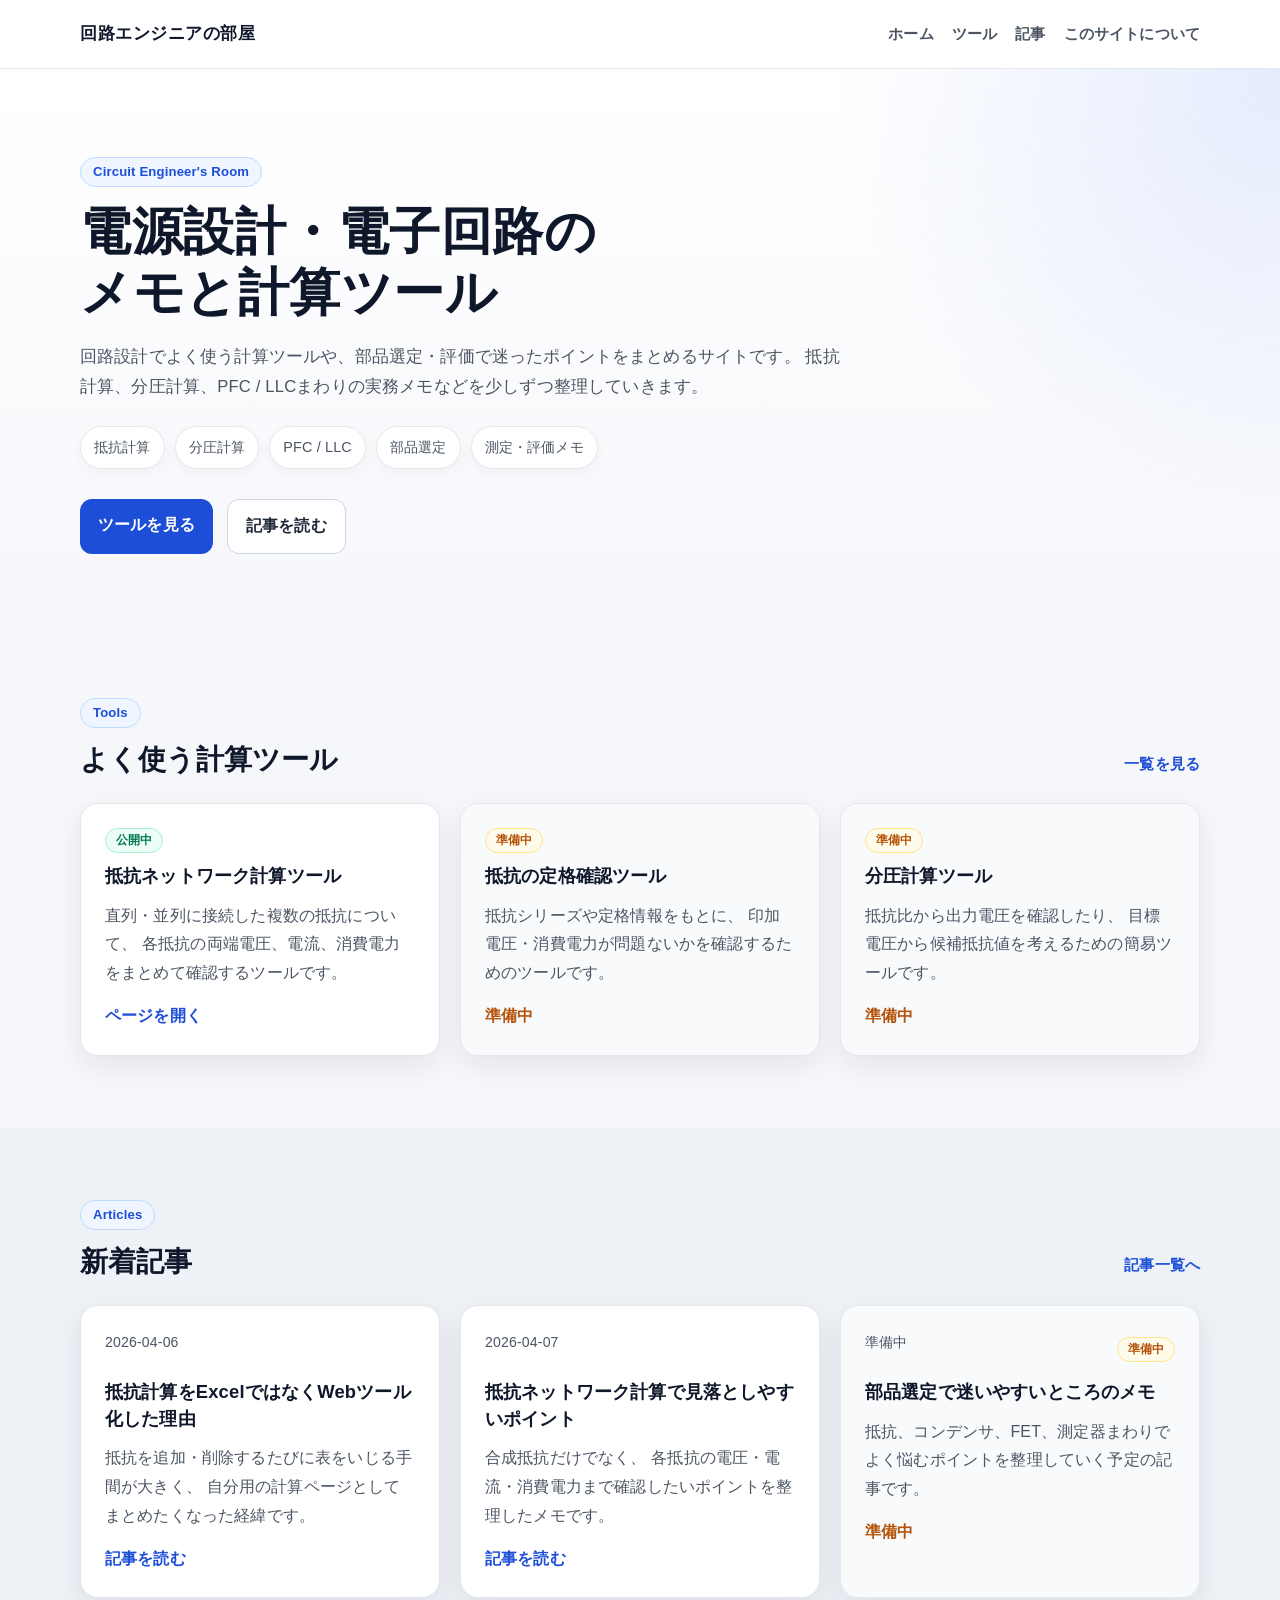
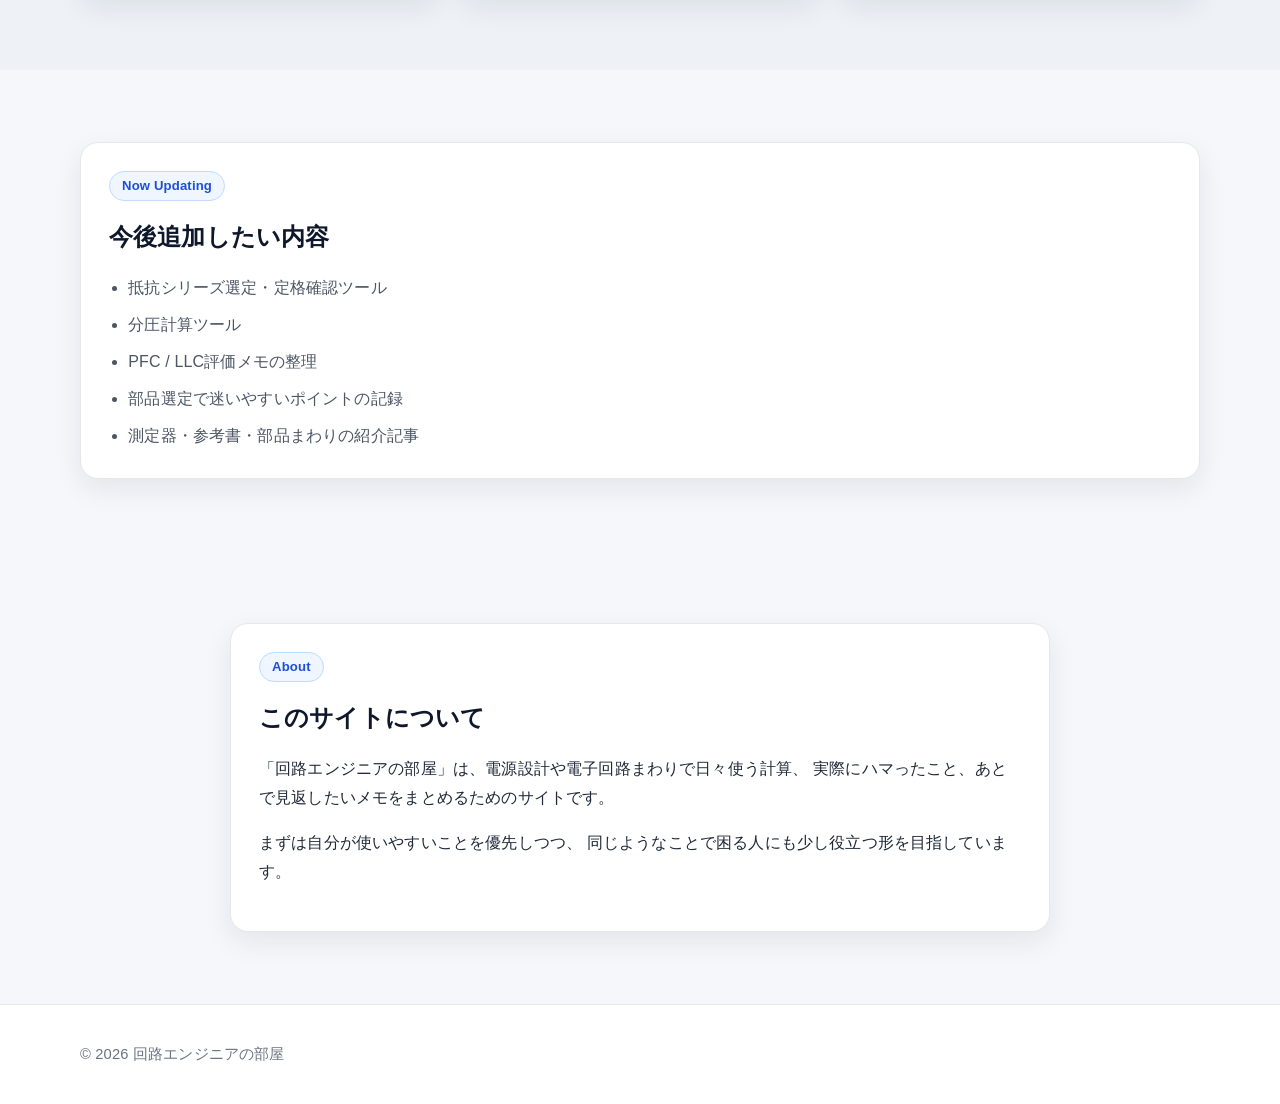
==== index.html @ a0807e19 "サイトをリニューアル" ====
<!DOCTYPE html>
<html lang="ja">
<head>
  <meta charset="UTF-8">
  <meta name="viewport" content="width=device-width, initial-scale=1.0">
  <title>回路エンジニアの部屋</title>
  <meta name="description" content="電源設計・電子回路に役立つ計算ツールや実務メモをまとめる個人サイト。抵抗計算、分圧、部品選定、PFC・LLC評価メモなどを整理。">
  <link rel="stylesheet" href="./style.css">
</head>
<body>
  <header class="site-header" id="siteHeader">
    <div class="container header-inner">
      <a class="logo" href="./index.html">回路エンジニアの部屋</a>

      <nav class="nav" aria-label="グローバルナビゲーション">
        <a href="./index.html">ホーム</a>
        <a href="./tools.html">ツール</a>
        <a href="./articles.html">記事</a>
        <a href="#about">このサイトについて</a>
      </nav>
    </div>
  </header>

  <main>
    <section class="hero">
      <div class="container">
        <p class="hero-label">Circuit Engineer's Room</p>
        <h1>
          電源設計・電子回路の<br>
          メモと計算ツール
        </h1>
        <p class="hero-text">
          回路設計でよく使う計算ツールや、部品選定・評価で迷ったポイントをまとめるサイトです。
          抵抗計算、分圧計算、PFC / LLCまわりの実務メモなどを少しずつ整理していきます。
        </p>

        <div class="hero-tags" aria-label="サイト内容">
          <span>抵抗計算</span>
          <span>分圧計算</span>
          <span>PFC / LLC</span>
          <span>部品選定</span>
          <span>測定・評価メモ</span>
        </div>

        <div class="hero-buttons">
          <a class="button primary" href="./tools.html">ツールを見る</a>
          <a class="button secondary" href="./articles.html">記事を読む</a>
        </div>
      </div>
    </section>

    <section class="section">
      <div class="container">
        <div class="section-head">
          <div>
            <p class="section-kicker">Tools</p>
            <h2>よく使う計算ツール</h2>
          </div>
          <a class="text-link" href="./tools.html">一覧を見る</a>
        </div>

        <div class="card-grid">
          <article class="card">
            <div class="card-top">
              <span class="status-badge live">公開中</span>
            </div>
            <h3>抵抗ネットワーク計算ツール</h3>
            <p>
              直列・並列に接続した複数の抵抗について、
              各抵抗の両端電圧、電流、消費電力をまとめて確認するツールです。
            </p>
            <a class="card-link" href="./tool-resistor.html">ページを開く</a>
          </article>

          <article class="card is-coming">
            <div class="card-top">
              <span class="status-badge coming">準備中</span>
            </div>
            <h3>抵抗の定格確認ツール</h3>
            <p>
              抵抗シリーズや定格情報をもとに、
              印加電圧・消費電力が問題ないかを確認するためのツールです。
            </p>
            <a class="card-link is-disabled" href="./tools.html" data-coming-soon="true">準備中</a>
          </article>

          <article class="card is-coming">
            <div class="card-top">
              <span class="status-badge coming">準備中</span>
            </div>
            <h3>分圧計算ツール</h3>
            <p>
              抵抗比から出力電圧を確認したり、
              目標電圧から候補抵抗値を考えるための簡易ツールです。
            </p>
            <a class="card-link is-disabled" href="./tools.html" data-coming-soon="true">準備中</a>
          </article>
        </div>
      </div>
    </section>

    <section class="section alt">
      <div class="container">
        <div class="section-head">
          <div>
            <p class="section-kicker">Articles</p>
            <h2>新着記事</h2>
          </div>
          <a class="text-link" href="./articles.html">記事一覧へ</a>
        </div>

        <div class="card-grid">
          <article class="card">
            <div class="card-top">
              <p class="meta">2026-04-06</p>
            </div>
            <h3>抵抗計算をExcelではなくWebツール化した理由</h3>
            <p>
              抵抗を追加・削除するたびに表をいじる手間が大きく、
              自分用の計算ページとしてまとめたくなった経緯です。
            </p>
            <a class="card-link" href="./article-001.html">記事を読む</a>
          </article>

          <article class="card">
            <div class="card-top">
              <p class="meta">2026-04-07</p>
            </div>
            <h3>抵抗ネットワーク計算で見落としやすいポイント</h3>
            <p>
              合成抵抗だけでなく、
              各抵抗の電圧・電流・消費電力まで確認したいポイントを整理したメモです。
            </p>
            <a class="card-link" href="./article-002.html">記事を読む</a>
          </article>

          <article class="card is-coming">
            <div class="card-top">
              <p class="meta">準備中</p>
              <span class="status-badge coming">準備中</span>
            </div>
            <h3>部品選定で迷いやすいところのメモ</h3>
            <p>
              抵抗、コンデンサ、FET、測定器まわりで
              よく悩むポイントを整理していく予定の記事です。
            </p>
            <a class="card-link is-disabled" href="./articles.html" data-coming-soon="true">準備中</a>
          </article>
        </div>
      </div>
    </section>

    <section class="section">
      <div class="container">
        <div class="update-panel">
          <div>
            <p class="section-kicker">Now Updating</p>
            <h2>今後追加したい内容</h2>
          </div>
          <ul class="update-list">
            <li>抵抗シリーズ選定・定格確認ツール</li>
            <li>分圧計算ツール</li>
            <li>PFC / LLC評価メモの整理</li>
            <li>部品選定で迷いやすいポイントの記録</li>
            <li>測定器・参考書・部品まわりの紹介記事</li>
          </ul>
        </div>
      </div>
    </section>

    <section class="section" id="about">
      <div class="container narrow">
        <div class="about-box">
          <p class="section-kicker">About</p>
          <h2>このサイトについて</h2>
          <p>
            「回路エンジニアの部屋」は、電源設計や電子回路まわりで日々使う計算、
            実際にハマったこと、あとで見返したいメモをまとめるためのサイトです。
          </p>
          <p>
            まずは自分が使いやすいことを優先しつつ、
            同じようなことで困る人にも少し役立つ形を目指しています。
          </p>
        </div>
      </div>
    </section>
  </main>

  <footer class="site-footer">
    <div class="container footer-inner">
      <p>© <span id="currentYear"></span> 回路エンジニアの部屋</p>
    </div>
  </footer>

  <script src="./script.js"></script>
</body>
</html>
---- style.css ----
* {
  box-sizing: border-box;
}

html {
  scroll-behavior: smooth;
}

:root {
  --bg: #f6f7fb;
  --bg-soft: #eef2f7;
  --bg-card: #ffffff;
  --bg-card-weak: #f8fafc;
  --text: #1f2937;
  --text-soft: #4b5563;
  --text-muted: #6b7280;
  --line: #e5e7eb;
  --line-strong: #cbd5e1;
  --accent: #1d4ed8;
  --accent-soft: #2563eb;
  --accent-bg: #eff6ff;
  --success-bg: #ecfdf5;
  --success-text: #047857;
  --warn-bg: #fffbeb;
  --warn-text: #b45309;
  --danger: #dc2626;
  --shadow: 0 10px 28px rgba(15, 23, 42, 0.08);
}

body {
  margin: 0;
  font-family: "Yu Gothic UI", "Meiryo", sans-serif;
  background: var(--bg);
  color: var(--text);
  line-height: 1.8;
  letter-spacing: 0.01em;
}

a {
  color: inherit;
  text-decoration: none;
}

img {
  max-width: 100%;
  display: block;
}

.container {
  width: min(1120px, calc(100% - 32px));
  margin: 0 auto;
}

.narrow {
  width: min(820px, calc(100% - 32px));
  margin: 0 auto;
}

/* header */
.site-header {
  position: sticky;
  top: 0;
  z-index: 100;
  background: rgba(255, 255, 255, 0.92);
  border-bottom: 1px solid var(--line);
  backdrop-filter: blur(12px);
  transition: box-shadow 0.2s ease, border-color 0.2s ease;
}

.site-header.is-scrolled {
  border-bottom-color: var(--line-strong);
  box-shadow: 0 8px 24px rgba(15, 23, 42, 0.08);
}

.header-inner {
  min-height: 68px;
  display: flex;
  align-items: center;
  justify-content: space-between;
  gap: 16px;
}

.logo {
  font-weight: 800;
  font-size: 1.05rem;
  letter-spacing: 0.03em;
  color: #0f172a;
  white-space: nowrap;
}

.nav {
  display: flex;
  flex-wrap: wrap;
  gap: 18px;
}

.nav a {
  color: var(--text-soft);
  font-size: 0.95rem;
  font-weight: 700;
  transition: color 0.2s ease;
}

.nav a:hover {
  color: var(--accent);
}

/* hero */
.hero {
  padding: 88px 0 72px;
  background:
    radial-gradient(circle at top right, rgba(37, 99, 235, 0.12), transparent 32%),
    linear-gradient(180deg, #ffffff 0%, #f6f7fb 100%);
}

.hero-label,
.section-kicker {
  display: inline-block;
  margin: 0 0 14px;
  padding: 6px 12px;
  border: 1px solid #bfdbfe;
  border-radius: 999px;
  background: var(--accent-bg);
  color: var(--accent);
  font-size: 0.82rem;
  font-weight: 700;
  line-height: 1.2;
}

.hero h1 {
  margin: 0 0 18px;
  font-size: clamp(2rem, 4vw, 3.4rem);
  line-height: 1.2;
  letter-spacing: 0.01em;
  color: #0f172a;
}

.hero-text {
  max-width: 760px;
  margin: 0;
  color: var(--text-soft);
  font-size: 1.04rem;
}

.hero-tags {
  display: flex;
  flex-wrap: wrap;
  gap: 10px;
  margin-top: 24px;
}

.hero-tags span {
  padding: 8px 13px;
  border: 1px solid var(--line);
  border-radius: 999px;
  background: #ffffff;
  color: var(--text-soft);
  font-size: 0.9rem;
  box-shadow: 0 4px 14px rgba(15, 23, 42, 0.04);
}

.hero-buttons {
  display: flex;
  flex-wrap: wrap;
  gap: 14px;
  margin-top: 30px;
}

.button {
  display: inline-block;
  padding: 12px 18px;
  border-radius: 12px;
  font-weight: 800;
  transition: transform 0.2s ease, background 0.2s ease, opacity 0.2s ease;
}

.button.primary {
  background: var(--accent);
  color: #ffffff;
}

.button.primary:hover {
  transform: translateY(-1px);
  opacity: 0.94;
}

.button.secondary {
  border: 1px solid var(--line-strong);
  color: var(--text);
  background: #ffffff;
}

.button.secondary:hover {
  transform: translateY(-1px);
  background: #f8fafc;
}

/* section */
.section {
  padding: 72px 0;
}

.section.alt {
  background: var(--bg-soft);
}

.section-head {
  display: flex;
  align-items: end;
  justify-content: space-between;
  gap: 16px;
  margin-bottom: 26px;
}

.section-head h2 {
  margin: 0;
  font-size: 1.75rem;
  line-height: 1.25;
  color: #0f172a;
}

.text-link {
  color: var(--accent);
  font-size: 0.95rem;
  font-weight: 800;
}

.text-link:hover {
  text-decoration: underline;
}

/* cards */
.card-grid {
  display: grid;
  grid-template-columns: repeat(3, minmax(0, 1fr));
  gap: 20px;
}

.card {
  padding: 24px;
  border: 1px solid var(--line);
  border-radius: 18px;
  background: var(--bg-card);
  box-shadow: var(--shadow);
  transition: transform 0.2s ease, border-color 0.2s ease, box-shadow 0.2s ease;
}

.card:hover {
  transform: translateY(-3px);
  border-color: #bfdbfe;
  box-shadow: 0 14px 34px rgba(15, 23, 42, 0.12);
}

.card.is-coming {
  background: var(--bg-card-weak);
}

.card-top {
  display: flex;
  align-items: center;
  justify-content: space-between;
  gap: 12px;
  margin-bottom: 10px;
  min-height: 24px;
}

.status-badge {
  display: inline-flex;
  align-items: center;
  padding: 4px 10px;
  border-radius: 999px;
  font-size: 0.78rem;
  font-weight: 800;
  line-height: 1.2;
}

.status-badge.live {
  background: var(--success-bg);
  color: var(--success-text);
  border: 1px solid #a7f3d0;
}

.status-badge.coming {
  background: var(--warn-bg);
  color: var(--warn-text);
  border: 1px solid #fde68a;
}

.card h3 {
  margin: 0 0 12px;
  font-size: 1.15rem;
  line-height: 1.45;
  color: #0f172a;
}

.card p {
  margin: 0 0 14px;
  color: var(--text-soft);
}

.card-link {
  color: var(--accent);
  font-weight: 800;
}

.card-link:hover {
  text-decoration: underline;
}

.card-link.is-disabled {
  color: var(--warn-text);
}

.meta {
  margin: 0;
  color: var(--text-muted);
  font-size: 0.88rem;
}

.update-panel,
.about-box {
  padding: 28px;
  border: 1px solid var(--line);
  border-radius: 18px;
  background: var(--bg-card);
  box-shadow: var(--shadow);
}

.update-panel h2,
.about-box h2 {
  margin: 0 0 16px;
  color: #0f172a;
}

.update-list {
  margin: 0;
  padding-left: 1.2em;
  color: var(--text-soft);
}

.update-list li + li {
  margin-top: 8px;
}

/* footer */
.site-footer {
  border-top: 1px solid var(--line);
  padding: 22px 0;
  background: #ffffff;
}

.footer-inner {
  color: var(--text-muted);
  font-size: 0.92rem;
}

/* tool page common */
.tool-wrap {
  width: 100%;
}

.tool-grid {
  display: grid;
  grid-template-columns: minmax(420px, 1.1fr) minmax(420px, 0.9fr);
  align-items: start;
  gap: 20px;
}

.row {
  display: flex;
  gap: 16px;
  flex-wrap: wrap;
  margin-bottom: 16px;
}

.field {
  display: flex;
  flex-direction: column;
  gap: 6px;
}

.col-4 {
  flex: 1 1 220px;
}

.field label {
  font-weight: 800;
  color: #111827;
}

.field input,
.field select,
.field textarea {
  width: 100%;
  padding: 11px 12px;
  border: 1px solid var(--line-strong);
  border-radius: 10px;
  background: #ffffff;
  color: var(--text);
  font-size: 1rem;
}

.field input:focus,
.field select:focus,
.field textarea:focus {
  outline: 3px solid rgba(37, 99, 235, 0.16);
  outline-offset: 1px;
  border-color: var(--accent-soft);
}

.buttons {
  display: flex;
  flex-wrap: wrap;
  gap: 10px;
  margin: 18px 0;
}

.buttons button {
  padding: 10px 16px;
  border: none;
  border-radius: 10px;
  font-weight: 800;
  cursor: pointer;
  background: var(--accent);
  color: #ffffff;
  transition: transform 0.2s ease, opacity 0.2s ease, background 0.2s ease;
}

.buttons button:hover {
  transform: translateY(-1px);
  opacity: 0.94;
}

.buttons button.secondary {
  background: #ffffff;
  color: var(--text);
  border: 1px solid var(--line-strong);
}

.buttons button.danger {
  background: var(--danger);
  color: #ffffff;
}

.network-list {
  margin-top: 18px;
}

.note {
  margin-top: 18px;
  color: var(--text-muted);
  font-size: 0.95rem;
}

#resultMessage,
#resultTable {
  color: var(--text);
}

#resultTable {
  overflow-x: auto;
}

#resultTable table {
  width: 100%;
  border-collapse: collapse;
  font-size: 0.95rem;
  min-width: 760px;
}

#resultTable th,
#resultTable td {
  padding: 9px 10px;
  border-bottom: 1px solid var(--line);
  text-align: left;
  vertical-align: top;
}

#resultTable th {
  position: sticky;
  top: 0;
  background: #f1f5f9;
  color: #0f172a;
  font-size: 0.9rem;
  font-weight: 800;
}

#resultTable td {
  color: var(--text-soft);
}

#resultTable tbody tr:hover {
  background: #f8fafc;
}

.network-list > div,
.network-list .block,
.network-list .network-block {
  margin-bottom: 16px;
  padding: 14px;
  border: 1px solid var(--line);
  border-radius: 12px;
  background: #ffffff;
}

/* article */
.article-box {
  font-size: 1rem;
}

.article-box h1 {
  margin-top: 0;
  margin-bottom: 22px;
  line-height: 1.35;
  color: #0f172a;
  font-size: clamp(1.8rem, 3vw, 2.4rem);
}

.article-box h2 {
  margin-top: 38px;
  margin-bottom: 14px;
  padding-bottom: 8px;
  border-bottom: 1px solid var(--line);
  font-size: 1.35rem;
  color: #0f172a;
}

.article-box h3 {
  margin-top: 28px;
  margin-bottom: 10px;
  color: #111827;
}

.article-box p {
  margin: 0 0 18px;
  color: var(--text);
}

.article-box ul,
.article-box ol {
  color: var(--text);
  padding-left: 1.4em;
}

.article-box li + li {
  margin-top: 6px;
}

.article-box code {
  padding: 2px 6px;
  border-radius: 6px;
  background: #f1f5f9;
  color: #0f172a;
}

.article-box pre {
  overflow-x: auto;
  padding: 16px;
  border-radius: 14px;
  background: #0f172a;
  color: #e5e7eb;
}

/* resistor tool ui */
.sub {
  color: var(--text-muted);
  font-size: 0.92rem;
}

.item {
  margin-bottom: 16px;
  padding: 16px;
  border: 1px solid var(--line);
  border-radius: 14px;
  background: #ffffff;
}

.item-head {
  display: flex;
  align-items: flex-start;
  justify-content: space-between;
  gap: 14px;
  margin-bottom: 10px;
}

.inline-buttons {
  display: flex;
  flex-wrap: wrap;
  justify-content: flex-end;
  gap: 8px;
}

.badge {
  display: inline-flex;
  align-items: center;
  padding: 5px 10px;
  border-radius: 999px;
  border: 1px solid #bfdbfe;
  background: var(--accent-bg);
  color: var(--accent);
  font-size: 0.8rem;
  font-weight: 800;
  line-height: 1.2;
}

.small-btn {
  padding: 7px 10px;
  border: 1px solid var(--line-strong);
  border-radius: 9px;
  background: #ffffff;
  color: var(--text);
  font-size: 0.86rem;
  font-weight: 800;
  cursor: pointer;
  transition: transform 0.2s ease, background 0.2s ease, border-color 0.2s ease;
}

.small-btn:hover {
  transform: translateY(-1px);
  background: #f8fafc;
  border-color: #94a3b8;
}

.small-btn.secondary {
  background: #f1f5f9;
}

.small-btn.danger {
  background: #fef2f2;
  border-color: #fecaca;
  color: var(--danger);
}

.small-btn.danger:hover {
  background: #fee2e2;
}

.ok,
.error {
  margin-bottom: 16px;
  padding: 12px 14px;
  border-radius: 12px;
  font-weight: 800;
}

.ok {
  border: 1px solid #a7f3d0;
  background: var(--success-bg);
  color: var(--success-text);
}

.error {
  border: 1px solid #fecaca;
  background: #fef2f2;
  color: var(--danger);
}

.summary {
  display: grid;
  grid-template-columns: repeat(2, minmax(0, 1fr));
  gap: 12px;
  margin-bottom: 18px;
  color: var(--text-soft);
}

.metric {
  padding: 14px;
  border: 1px solid var(--line);
  border-radius: 14px;
  background: #ffffff;
}

.metric .label {
  margin-bottom: 6px;
  color: var(--text-muted);
  font-size: 0.88rem;
}

.metric .value {
  font-size: 1.15rem;
  font-weight: 800;
  color: #0f172a;
}

/* responsive */
@media (max-width: 900px) {
  .header-inner {
    align-items: flex-start;
    flex-direction: column;
    padding: 14px 0;
  }

  .nav {
    gap: 14px;
  }

  .section-head {
    align-items: flex-start;
    flex-direction: column;
  }

  .card-grid,
  .tool-grid {
    grid-template-columns: 1fr;
  }

  .item-head {
    flex-direction: column;
  }

  .inline-buttons {
    justify-content: flex-start;
  }

  .summary {
    grid-template-columns: 1fr;
  }
}

@media (max-width: 640px) {
  .container,
  .narrow {
    width: min(100% - 24px, 1200px);
  }

  .hero {
    padding: 72px 0 56px;
  }

  .hero h1 {
    font-size: clamp(1.9rem, 9vw, 2.6rem);
  }

  .hero-text {
    font-size: 0.98rem;
  }

  .card,
  .update-panel,
  .about-box {
    padding: 20px;
  }

  .logo {
    white-space: normal;
  }

  .small-btn {
    width: 100%;
  }

  .inline-buttons {
    width: 100%;
    flex-direction: column;
    align-items: stretch;
  }
}
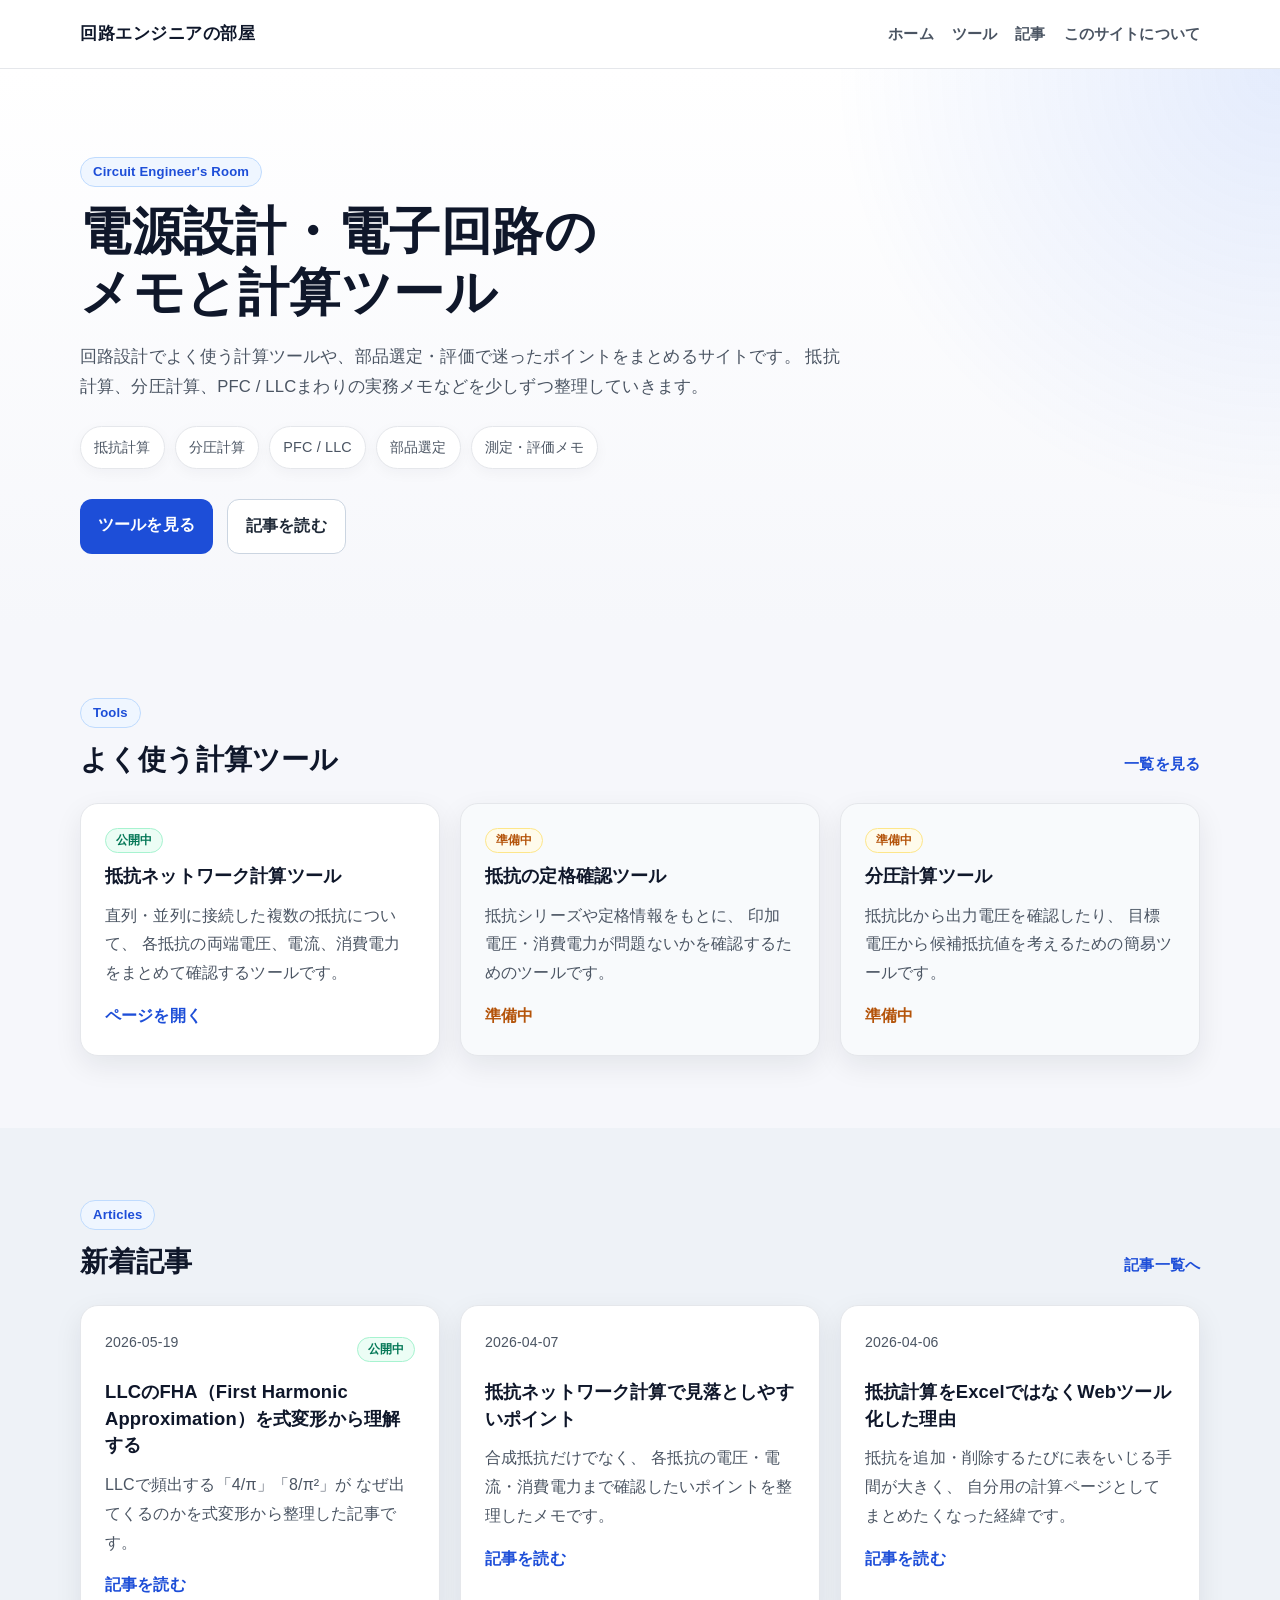
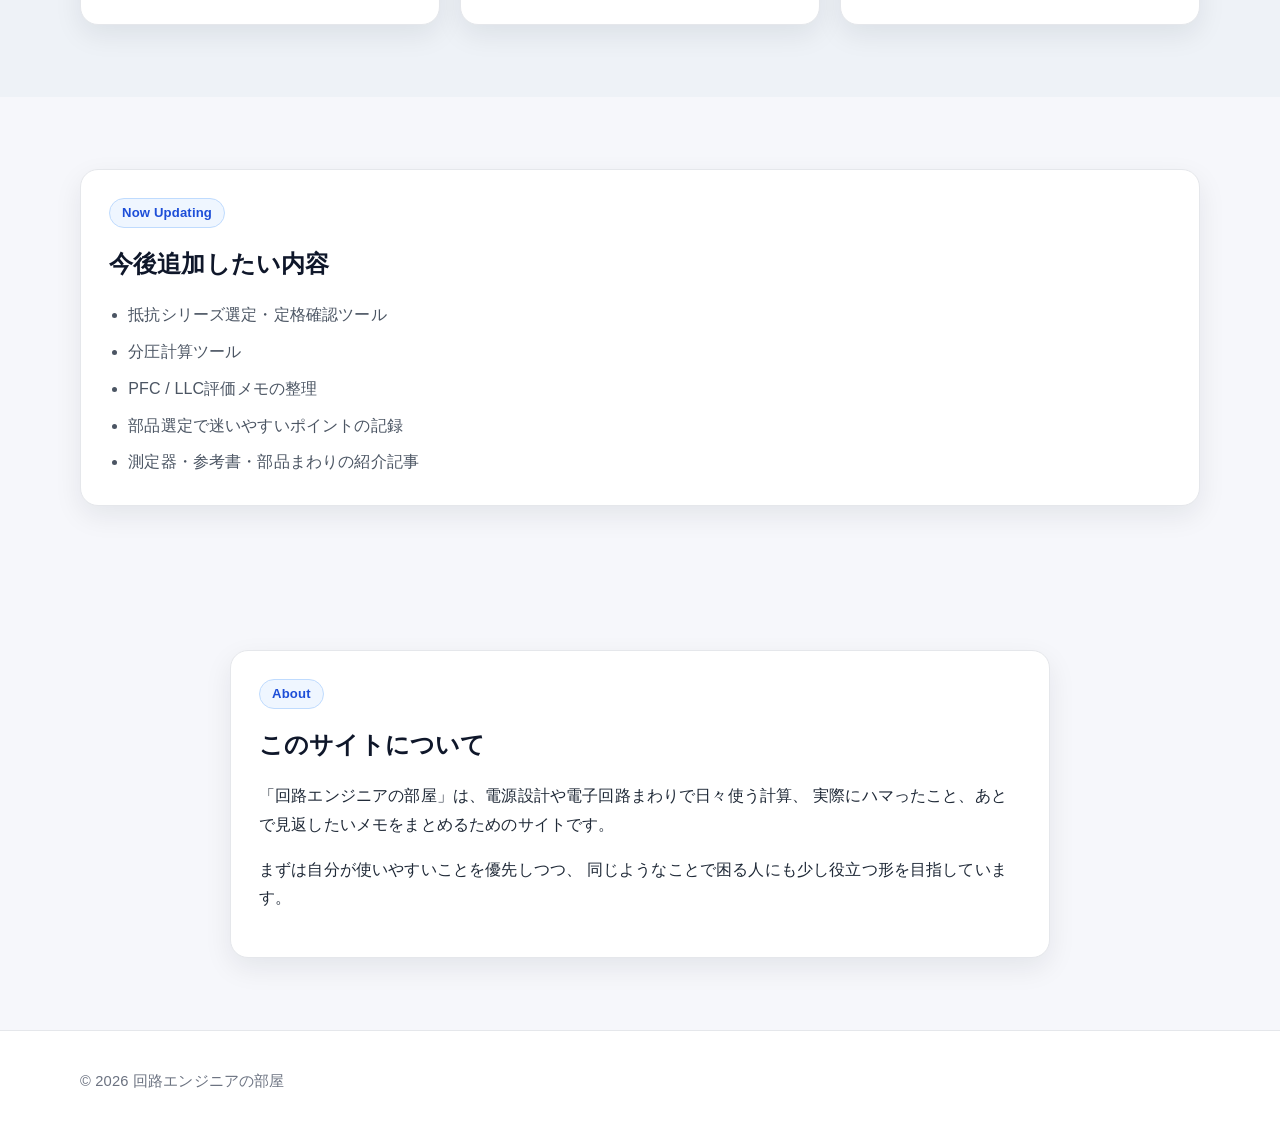
==== commit 923b1fb9: "Update homepage articles" ====
--- a/index.html
+++ b/index.html
@@ -112,14 +112,15 @@
         <div class="card-grid">
           <article class="card">
             <div class="card-top">
-              <p class="meta">2026-04-06</p>
+              <p class="meta">2026-05-19</p>
+              <span class="status-badge live">公開中</span>
             </div>
-            <h3>抵抗計算をExcelではなくWebツール化した理由</h3>
+            <h3>LLCのFHA（First Harmonic Approximation）を式変形から理解する</h3>
             <p>
-              抵抗を追加・削除するたびに表をいじる手間が大きく、
-              自分用の計算ページとしてまとめたくなった経緯です。
+              LLCで頻出する「4/π」「8/π²」が
+              なぜ出てくるのかを式変形から整理した記事です。
             </p>
-            <a class="card-link" href="./article-001.html">記事を読む</a>
+            <a class="card-link" href="./article-003.html">記事を読む</a>
           </article>
 
           <article class="card">
@@ -134,17 +135,16 @@
             <a class="card-link" href="./article-002.html">記事を読む</a>
           </article>
 
-          <article class="card is-coming">
+          <article class="card">
             <div class="card-top">
-              <p class="meta">準備中</p>
-              <span class="status-badge coming">準備中</span>
+              <p class="meta">2026-04-06</p>
             </div>
-            <h3>部品選定で迷いやすいところのメモ</h3>
+            <h3>抵抗計算をExcelではなくWebツール化した理由</h3>
             <p>
-              抵抗、コンデンサ、FET、測定器まわりで
-              よく悩むポイントを整理していく予定の記事です。
+              抵抗を追加・削除するたびに表をいじる手間が大きく、
+              自分用の計算ページとしてまとめたくなった経緯です。
             </p>
-            <a class="card-link is-disabled" href="./articles.html" data-coming-soon="true">準備中</a>
+            <a class="card-link" href="./article-001.html">記事を読む</a>
           </article>
         </div>
       </div>
--- a/style.css
+++ b/style.css
@@ -754,4 +754,218 @@
     flex-direction: column;
     align-items: stretch;
   }
+}
+
+/* article decoration */
+.article-summary,
+.point-box,
+.related-box,
+.example-box {
+  margin: 24px 0;
+  padding: 20px;
+  border: 1px solid var(--line);
+  border-radius: 16px;
+  background: #f8fafc;
+}
+
+.article-summary h2,
+.example-box h2 {
+  margin-top: 0;
+}
+
+.article-summary ul {
+  margin: 0;
+  padding-left: 1.3em;
+}
+
+.article-summary li + li {
+  margin-top: 6px;
+}
+
+.toc-box {
+  margin: 24px 0 32px;
+  padding: 20px;
+  border-radius: 16px;
+  background: #eff6ff;
+  border: 1px solid #bfdbfe;
+}
+
+.toc-box strong {
+  display: block;
+  margin-bottom: 10px;
+  color: #1e3a8a;
+  font-size: 1.05rem;
+}
+
+.toc-box ol {
+  margin: 0;
+  padding-left: 1.3em;
+}
+
+.toc-box li + li {
+  margin-top: 6px;
+}
+
+.toc-box a {
+  color: var(--accent);
+  font-weight: 800;
+}
+
+.point-box {
+  border-left: 5px solid var(--accent);
+}
+
+.point-box strong {
+  display: block;
+  color: #0f172a;
+  font-size: 1.05rem;
+}
+
+.point-box p {
+  margin: 8px 0 0;
+}
+
+.related-box {
+  background: #f0fdf4;
+  border-color: #bbf7d0;
+}
+
+.related-box strong {
+  display: block;
+  margin-bottom: 8px;
+  color: #166534;
+  font-size: 1.05rem;
+}
+
+.related-box p {
+  margin: 0 0 14px;
+}
+
+.example-box {
+  background: #ffffff;
+}
+
+.example-grid {
+  display: grid;
+  grid-template-columns: repeat(3, minmax(0, 1fr));
+  gap: 12px;
+  margin-top: 12px;
+}
+
+.example-item {
+  padding: 14px;
+  border: 1px solid var(--line);
+  border-radius: 12px;
+  background: #f8fafc;
+}
+
+.example-item span {
+  display: block;
+  color: var(--text-muted);
+  font-size: 0.86rem;
+}
+
+.example-item strong {
+  display: block;
+  margin-top: 4px;
+  color: #0f172a;
+  font-size: 1.1rem;
+}
+
+@media (max-width: 640px) {
+  .example-grid {
+    grid-template-columns: 1fr;
+  }
+}
+
+.article {
+    line-height: 1.9;
+}
+
+.article-title {
+    font-size: 2rem;
+    margin-bottom: 10px;
+}
+
+.article-date {
+    color: #999;
+    margin-bottom: 40px;
+}
+
+.article h2 {
+    margin-top: 50px;
+    margin-bottom: 20px;
+    color: #4fc3f7;
+}
+
+.equation {
+    background: #ffffff;
+    color: #111827;
+    border: 1px solid #dbeafe;
+    border-left: 5px solid #4fc3f7;
+    padding: 18px 22px;
+    margin: 22px 0;
+    overflow-x: auto;
+    border-radius: 12px;
+    font-size: 1.15rem;
+    box-shadow: 0 4px 14px rgba(0, 0, 0, 0.06);
+}
+
+.note {
+    background: #eef6ff;
+    color: #1f2937;
+    border: 1px solid #bfdbfe;
+    border-left: 5px solid #4fc3f7;
+    padding: 16px 18px;
+    border-radius: 12px;
+    margin: 20px 0;
+}
+
+.circuit {
+    background: #ffffff;
+    color: #111827;
+    border: 1px solid #dbeafe;
+    border-left: 5px solid #4fc3f7;
+    padding: 22px;
+    border-radius: 12px;
+    overflow-x: auto;
+    line-height: 1.6;
+    font-size: 1.05rem;
+    font-family: "Consolas", "Courier New", monospace;
+    box-shadow: 0 4px 14px rgba(0, 0, 0, 0.06);
+}
+
+.circuit-svg {
+    background: #ffffff;
+    border: 1px solid #dbeafe;
+    border-left: 5px solid #4fc3f7;
+    border-radius: 12px;
+    padding: 18px;
+    margin: 22px 0;
+    box-shadow: 0 4px 14px rgba(0,0,0,0.06);
+}
+
+.circuit-svg svg {
+    width: 100%;
+    height: auto;
+}
+
+.circuit-svg line,
+.circuit-svg path,
+.circuit-svg circle {
+    fill: none;
+    stroke: #111827;
+    stroke-width: 3;
+    stroke-linecap: round;
+    stroke-linejoin: round;
+}
+
+.circuit-svg text {
+    fill: #111827;
+    font-size: 22px;
+    font-family: Georgia, "Times New Roman", serif;
+}
+
+.circuit-svg .node {
+    fill: #111827;
 }
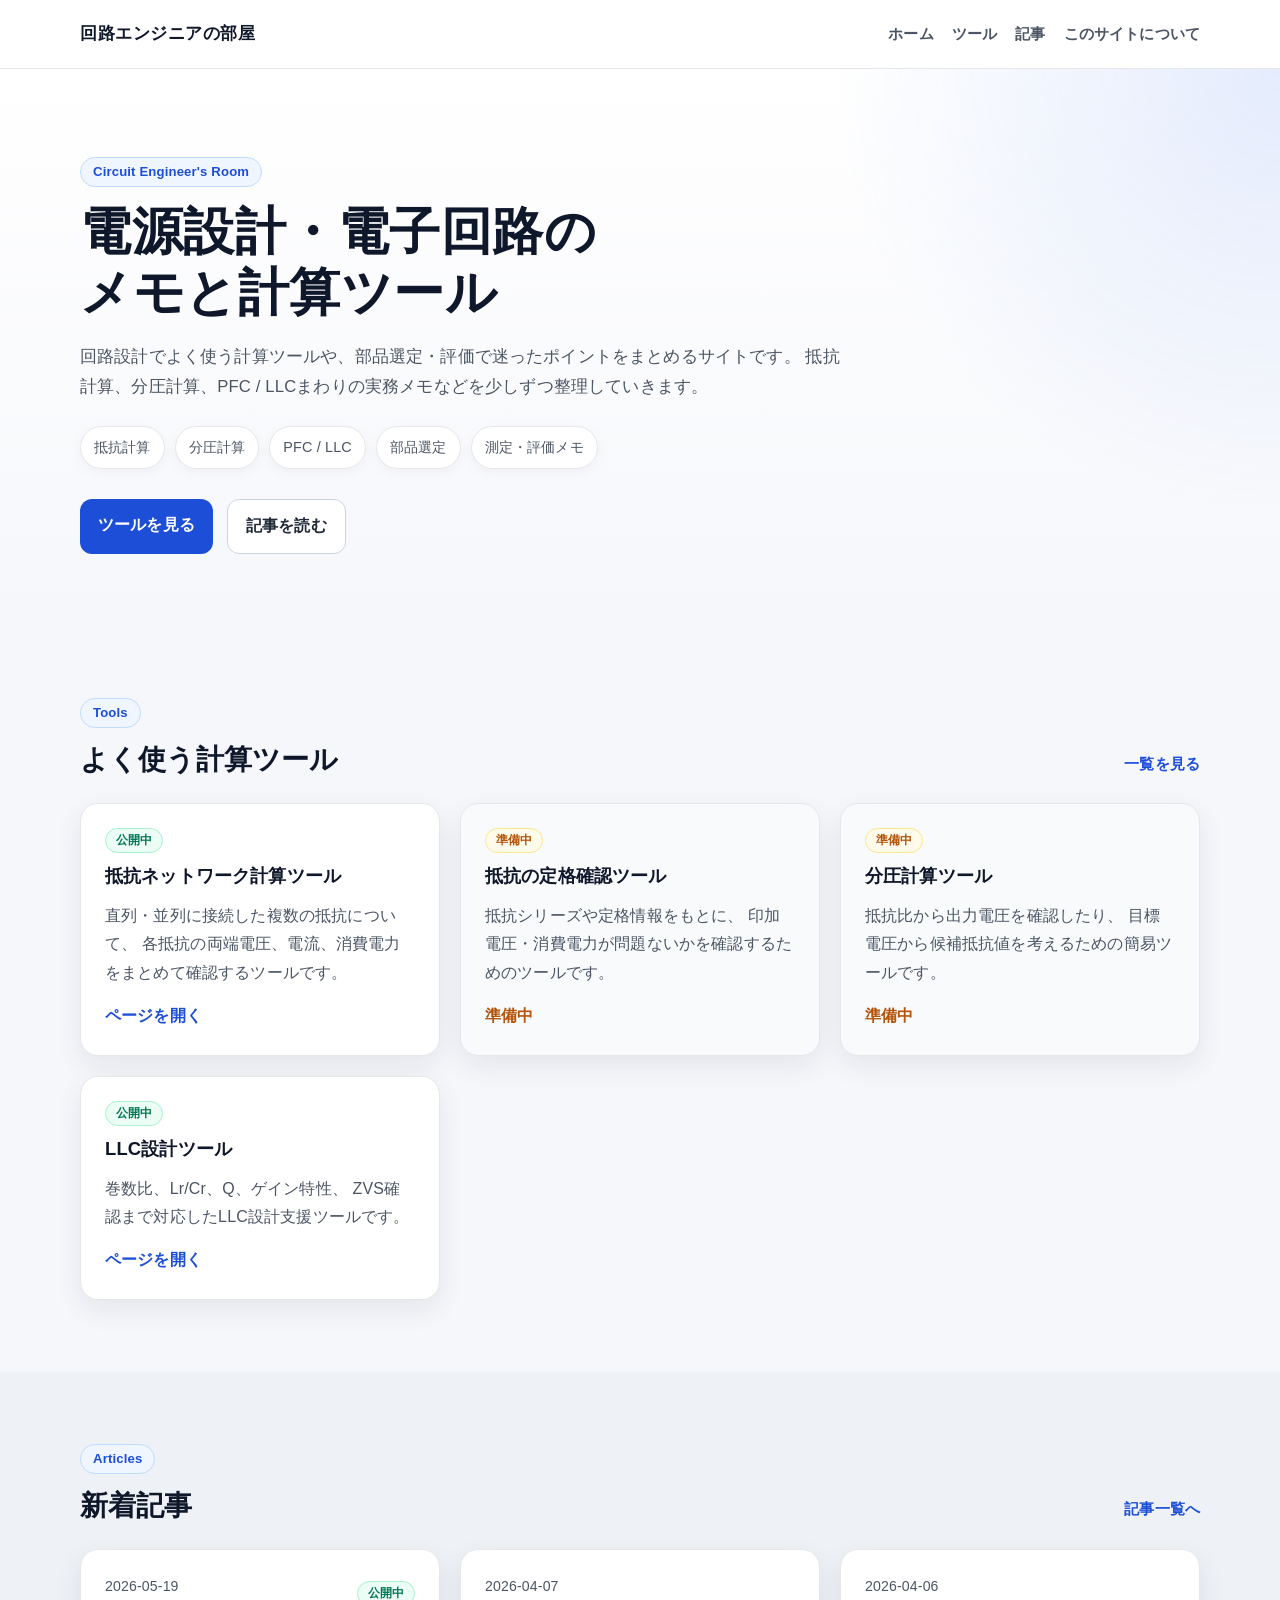
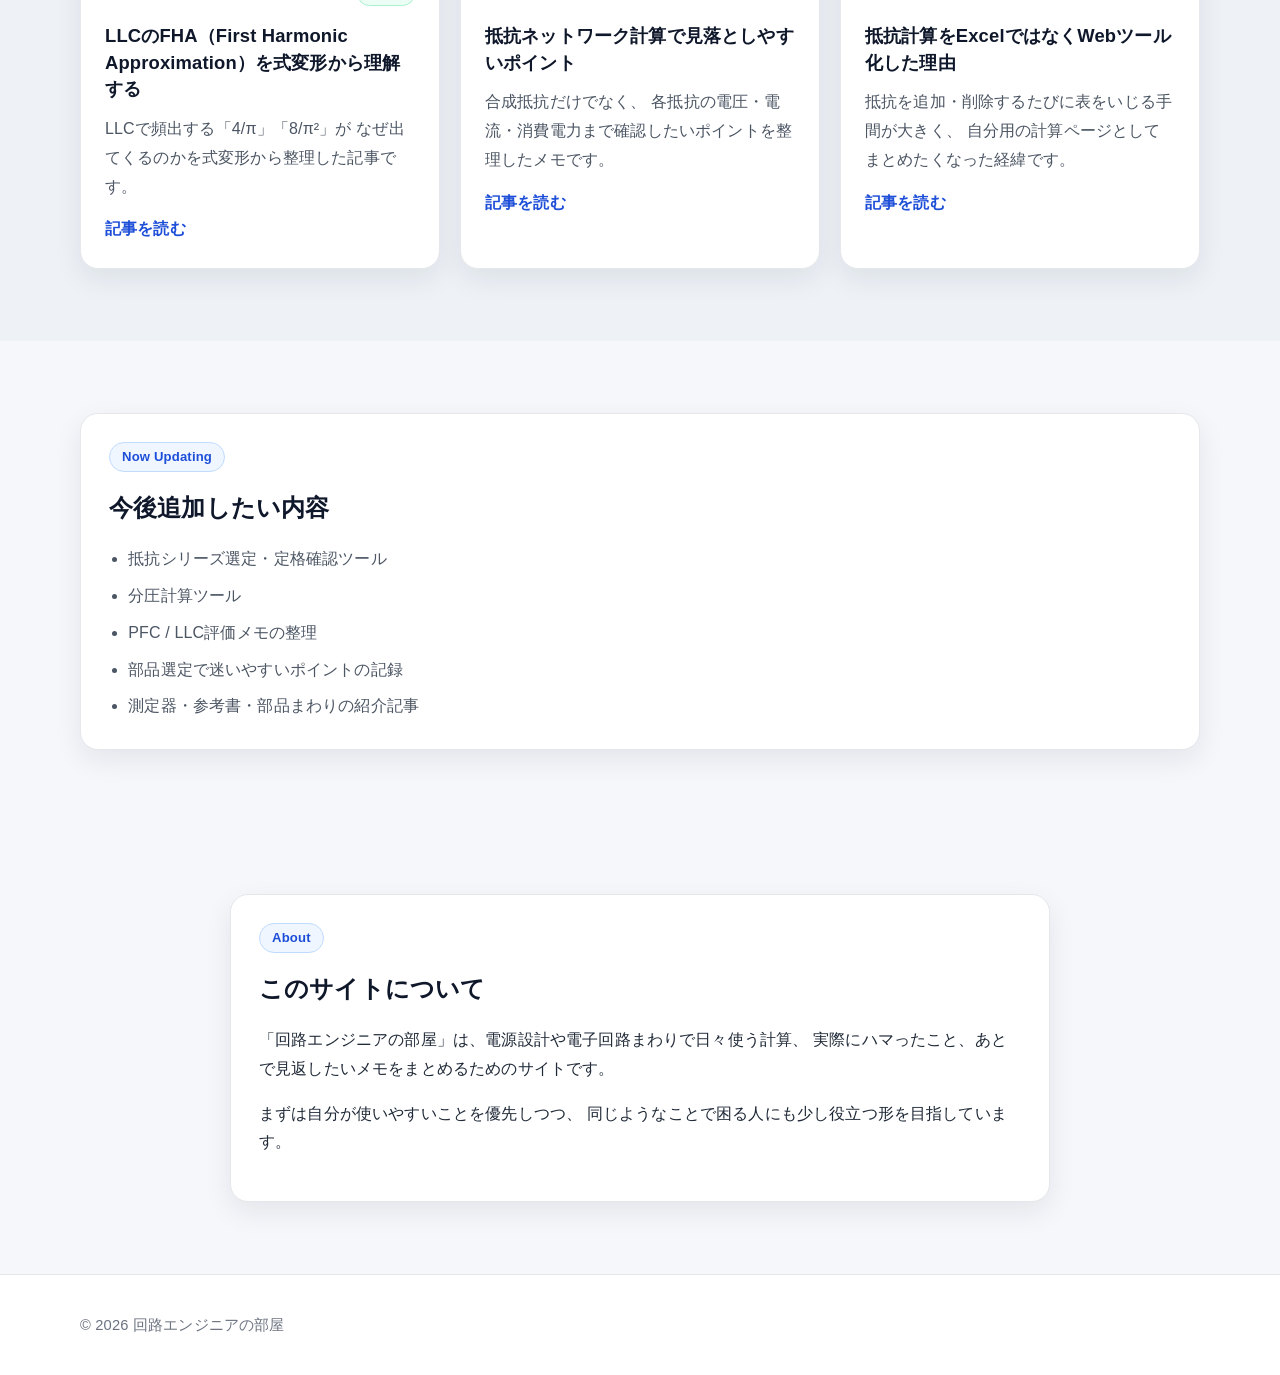
==== commit c7f14a37: "Add LLC design tool" ====
--- a/index.html
+++ b/index.html
@@ -95,6 +95,19 @@
             </p>
             <a class="card-link is-disabled" href="./tools.html" data-coming-soon="true">準備中</a>
           </article>
+        
+          <article class="card">
+            <div class="card-top">
+              <span class="status-badge live">公開中</span>
+            </div>
+            <h3>LLC設計ツール</h3>
+            <p>
+              巻数比、Lr/Cr、Q、ゲイン特性、
+              ZVS確認まで対応したLLC設計支援ツールです。
+            </p>
+            <a class="card-link" href="./tool-llc.html">ページを開く</a>
+          </article>
+
         </div>
       </div>
     </section>
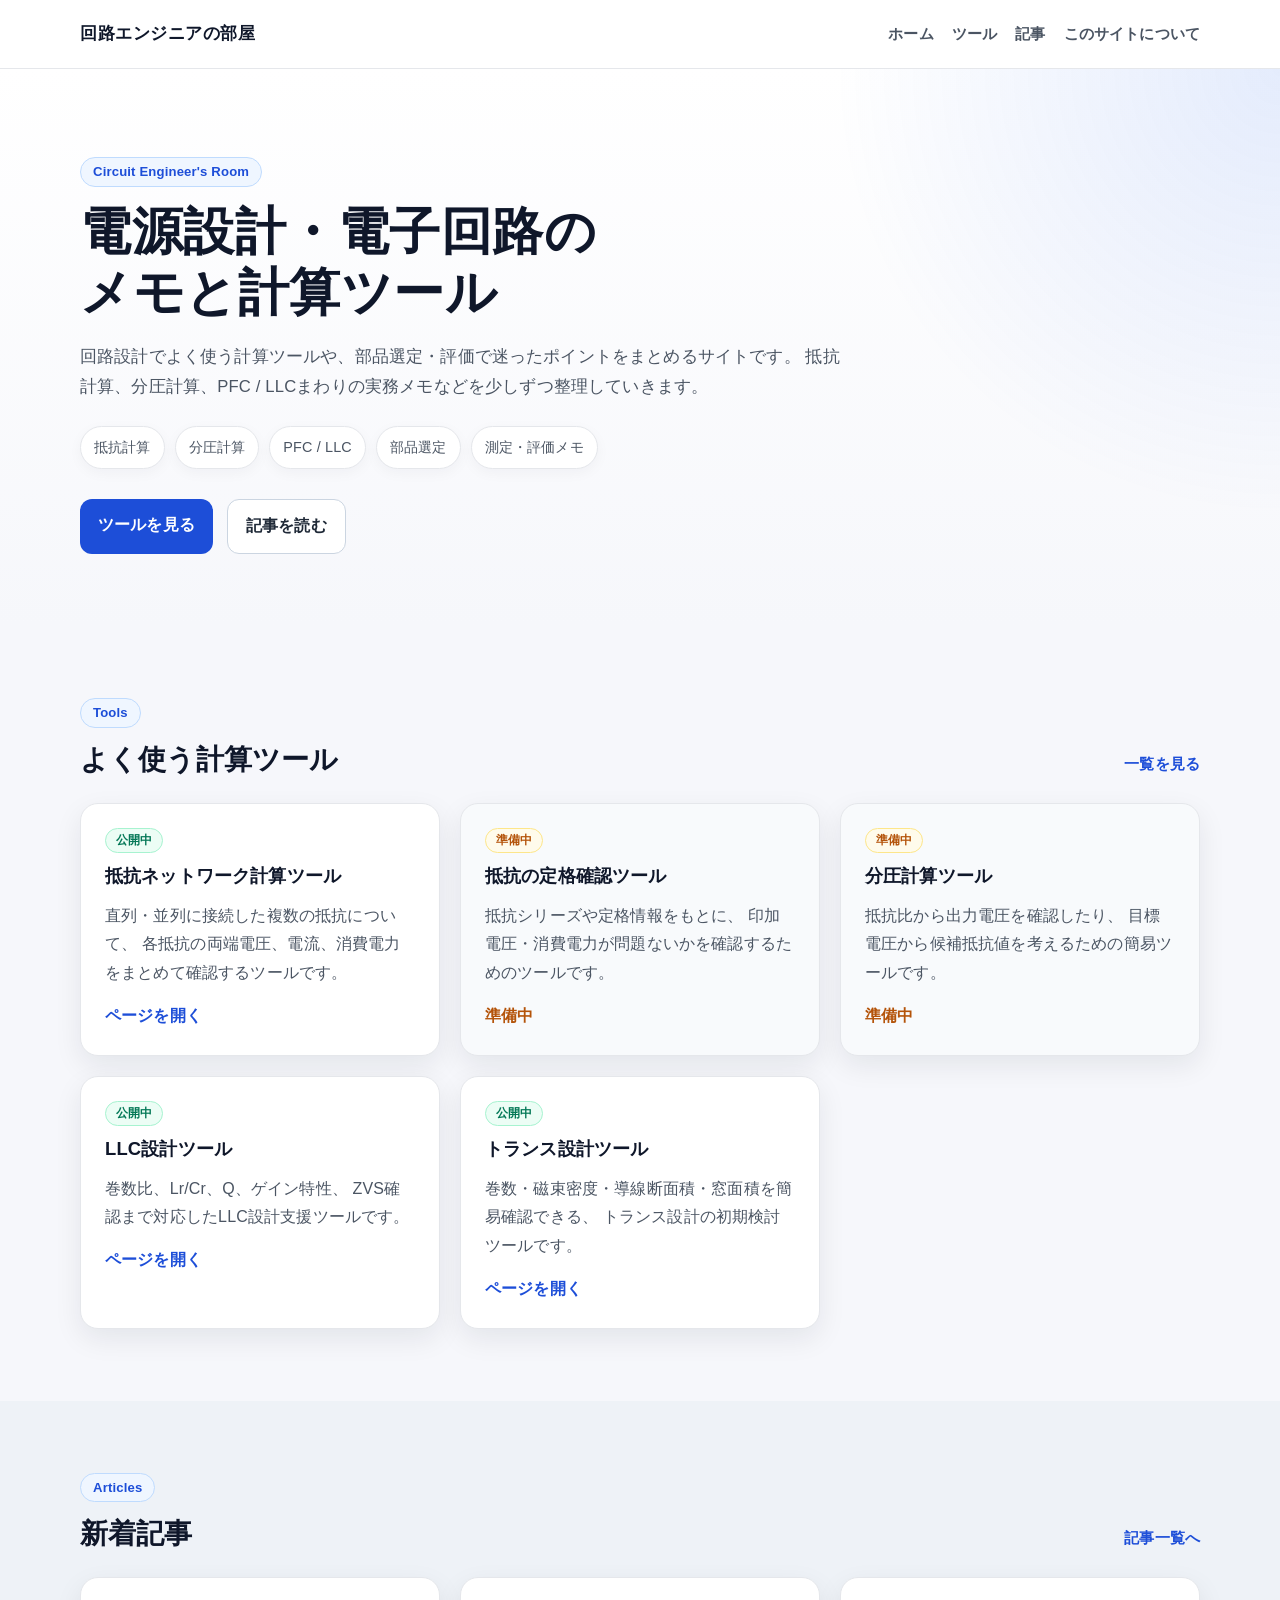
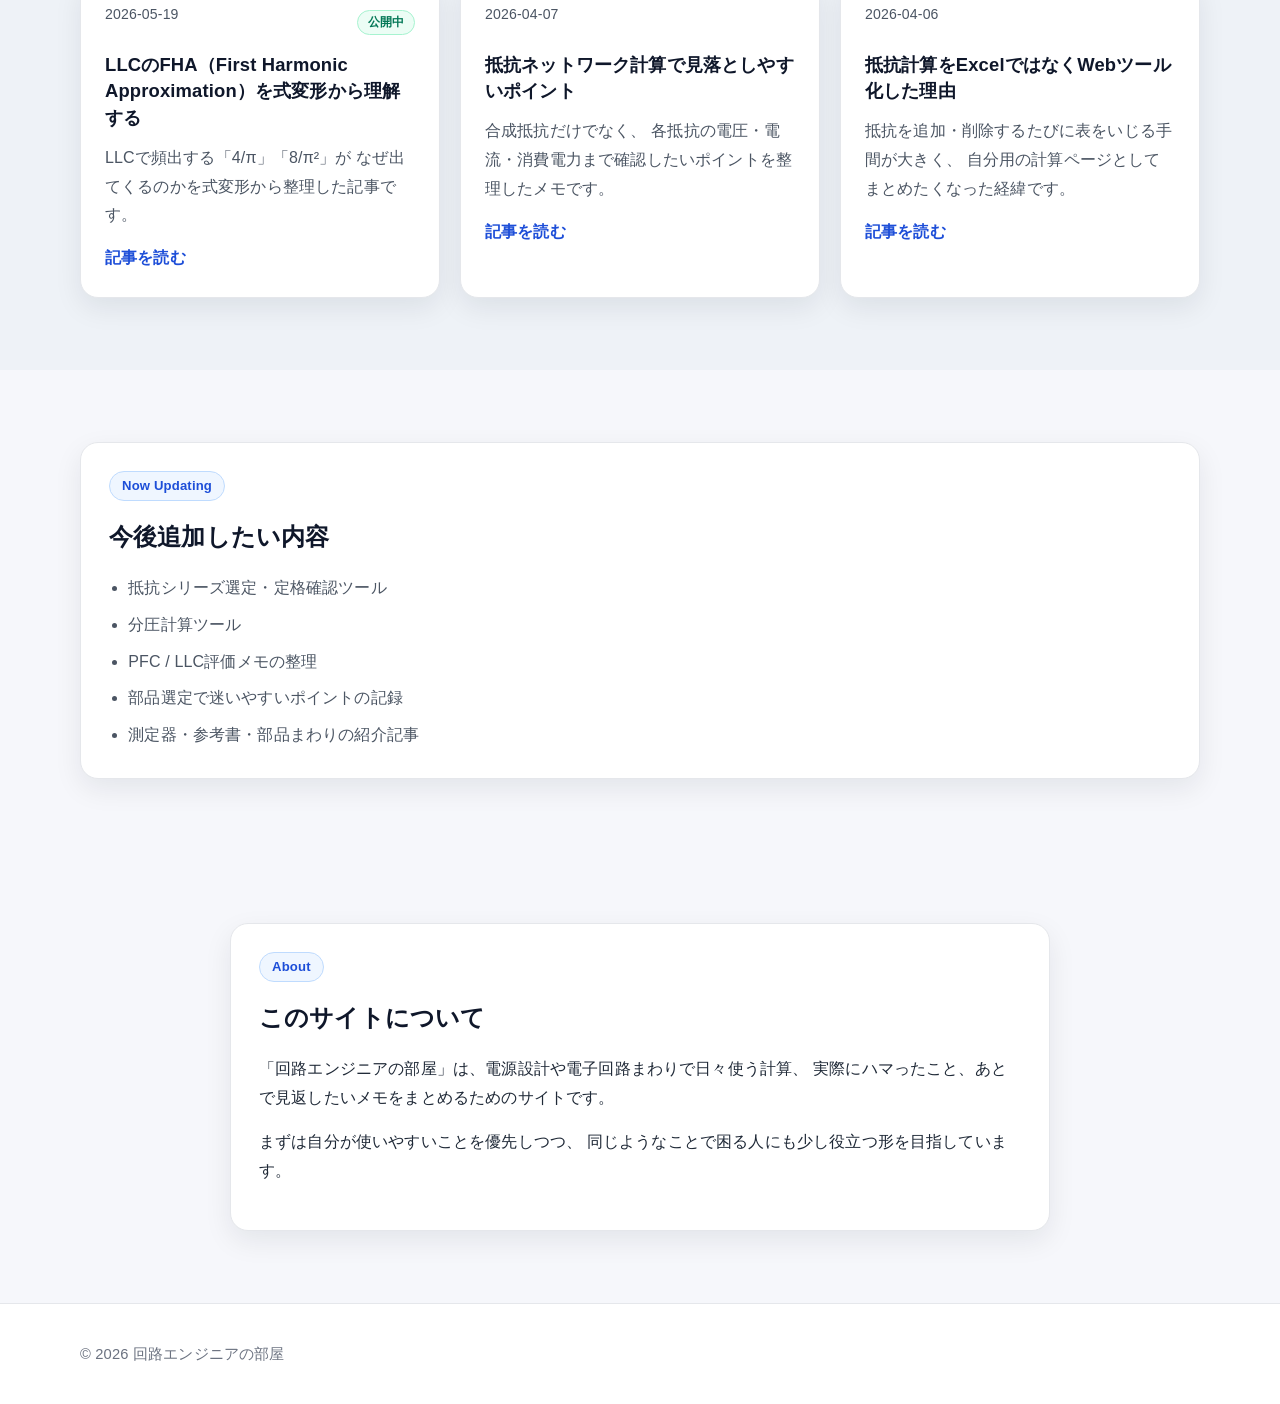
==== commit 4fdbcac8: "トランス設計ツールにCSV出力を追加" ====
--- a/index.html
+++ b/index.html
@@ -108,6 +108,19 @@
             <a class="card-link" href="./tool-llc.html">ページを開く</a>
           </article>
 
+
+
+          <article class="card">
+            <div class="card-top">
+              <span class="status-badge live">公開中</span>
+            </div>
+            <h3>トランス設計ツール</h3>
+            <p>
+              巻数・磁束密度・導線断面積・窓面積を簡易確認できる、
+              トランス設計の初期検討ツールです。
+            </p>
+            <a class="card-link" href="./tool-transformer.html">ページを開く</a>
+          </article>
         </div>
       </div>
     </section>
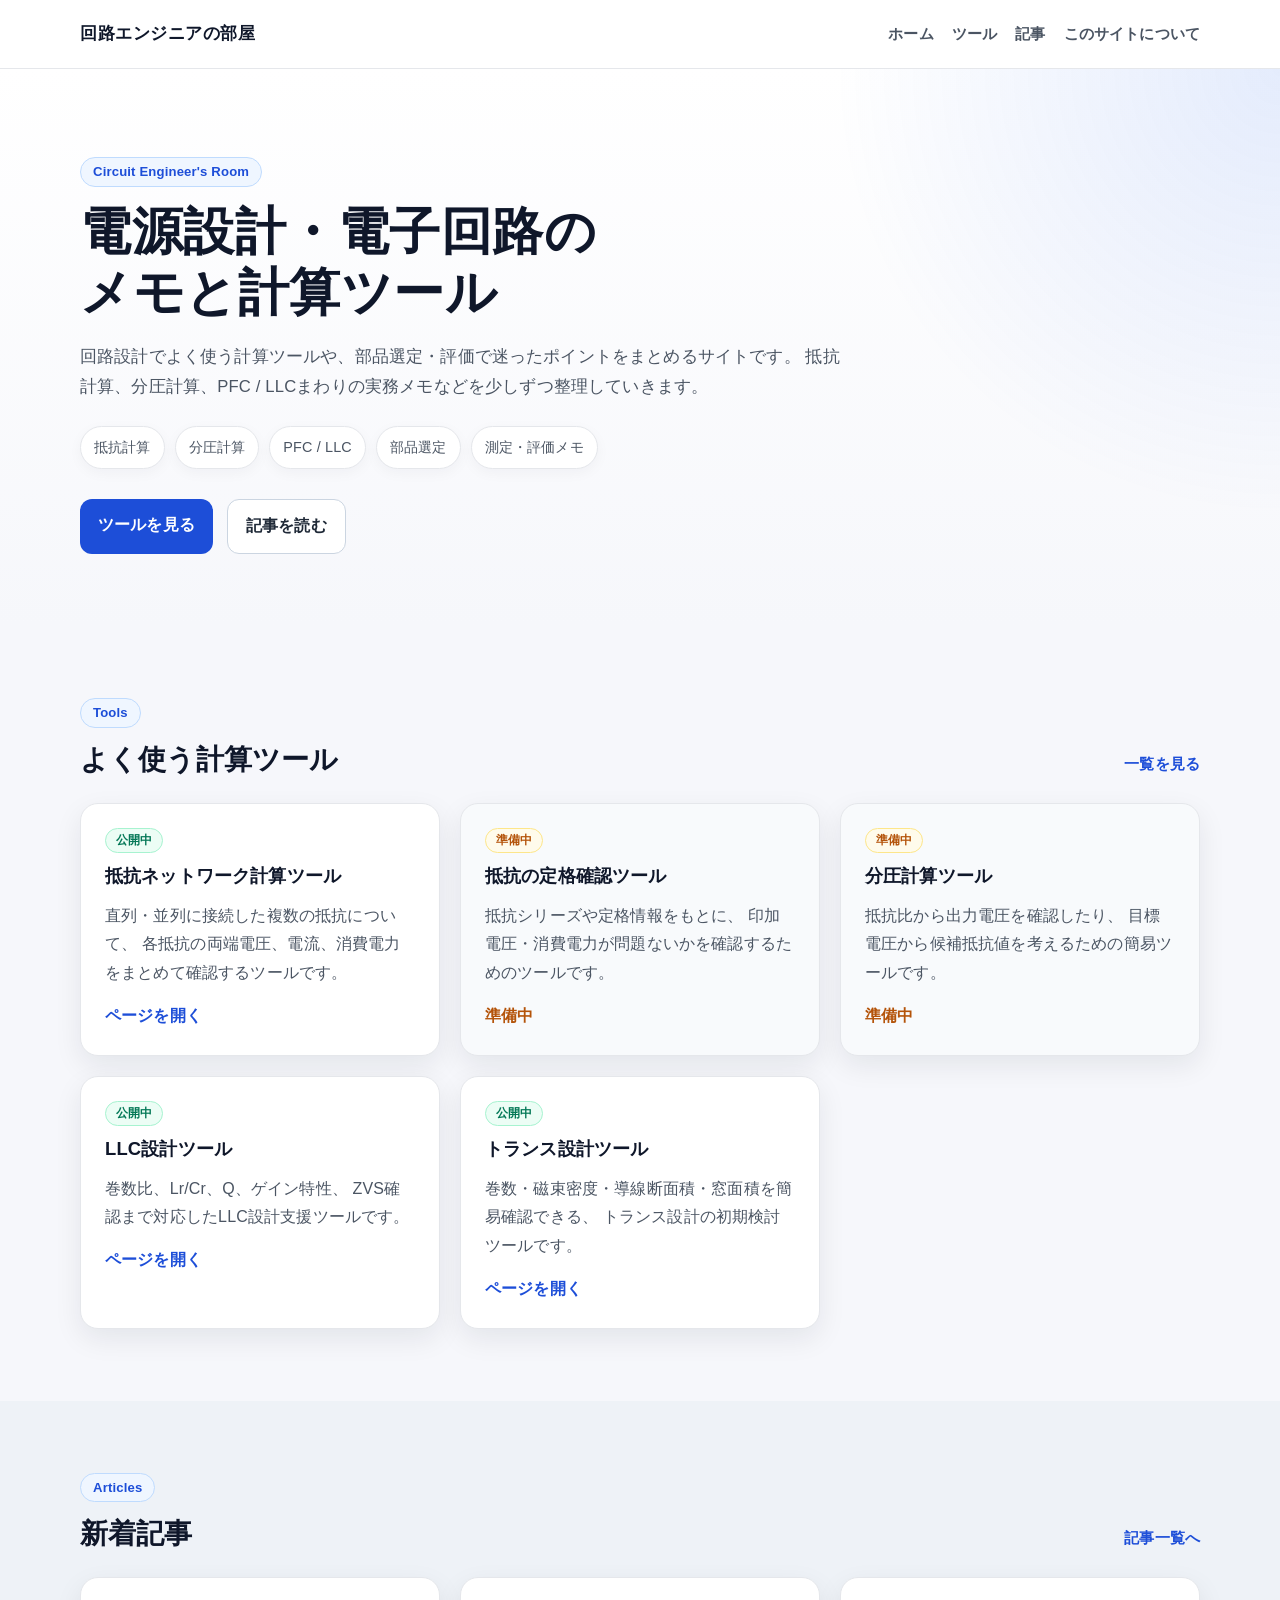
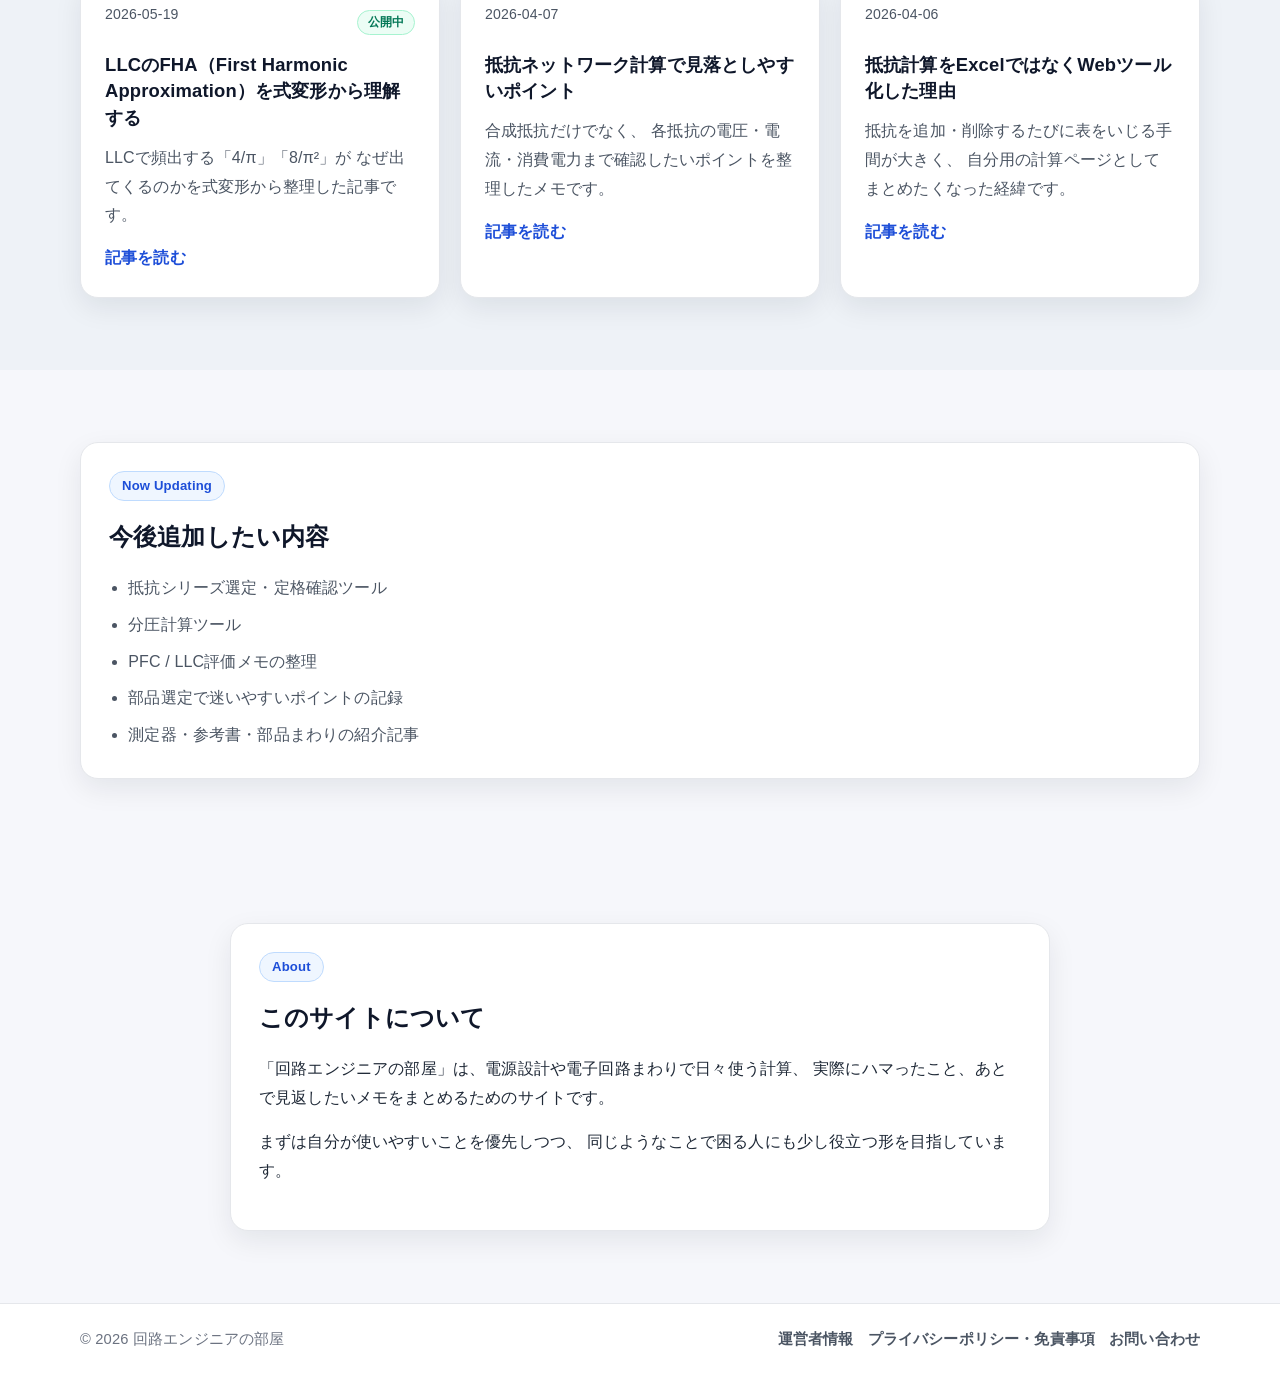
==== commit 61659a87: "Add affiliate preparation pages" ====
--- a/index.html
+++ b/index.html
@@ -215,6 +215,11 @@
   <footer class="site-footer">
     <div class="container footer-inner">
       <p>© <span id="currentYear"></span> 回路エンジニアの部屋</p>
+      <nav class="footer-nav" aria-label="フッターナビゲーション">
+        <a href="./profile.html">運営者情報</a>
+        <a href="./privacy.html">プライバシーポリシー・免責事項</a>
+        <a href="./contact.html">お問い合わせ</a>
+      </nav>
     </div>
   </footer>
 
--- a/style.css
+++ b/style.css
@@ -352,6 +352,69 @@
 .footer-inner {
   color: var(--text-muted);
   font-size: 0.92rem;
+  display: flex;
+  align-items: center;
+  justify-content: space-between;
+  gap: 16px;
+  flex-wrap: wrap;
+}
+
+.footer-inner p {
+  margin: 0;
+}
+
+.footer-nav {
+  display: flex;
+  flex-wrap: wrap;
+  gap: 14px;
+}
+
+.footer-nav a {
+  color: var(--text-soft);
+  font-weight: 700;
+}
+
+.footer-nav a:hover {
+  color: var(--accent);
+}
+
+.legal-layout {
+  display: grid;
+  gap: 18px;
+}
+
+.legal-card {
+  background: var(--bg-card);
+  border: 1px solid var(--line);
+  border-radius: 22px;
+  padding: 26px;
+  box-shadow: var(--shadow);
+}
+
+.legal-card h2 {
+  margin-top: 0;
+  color: #0f172a;
+}
+
+.legal-card h3 {
+  margin-top: 24px;
+  color: #0f172a;
+}
+
+.legal-card p,
+.legal-card li {
+  color: var(--text-soft);
+}
+
+.legal-card ul {
+  padding-left: 1.25em;
+}
+
+@media (max-width: 680px) {
+  .footer-inner {
+    align-items: flex-start;
+    flex-direction: column;
+  }
 }
 
 /* tool page common */
@@ -968,4 +1031,22 @@
 
 .circuit-svg .node {
     fill: #111827;
-}+}
+.compact-list {
+  margin: 10px 0 0;
+  padding-left: 1.2em;
+  color: var(--text-soft);
+}
+
+.compact-list li {
+  margin: 6px 0;
+}
+
+
+.field-help {
+  display: block;
+  margin-top: 6px;
+  color: var(--muted);
+  font-size: 0.78rem;
+  line-height: 1.5;
+}
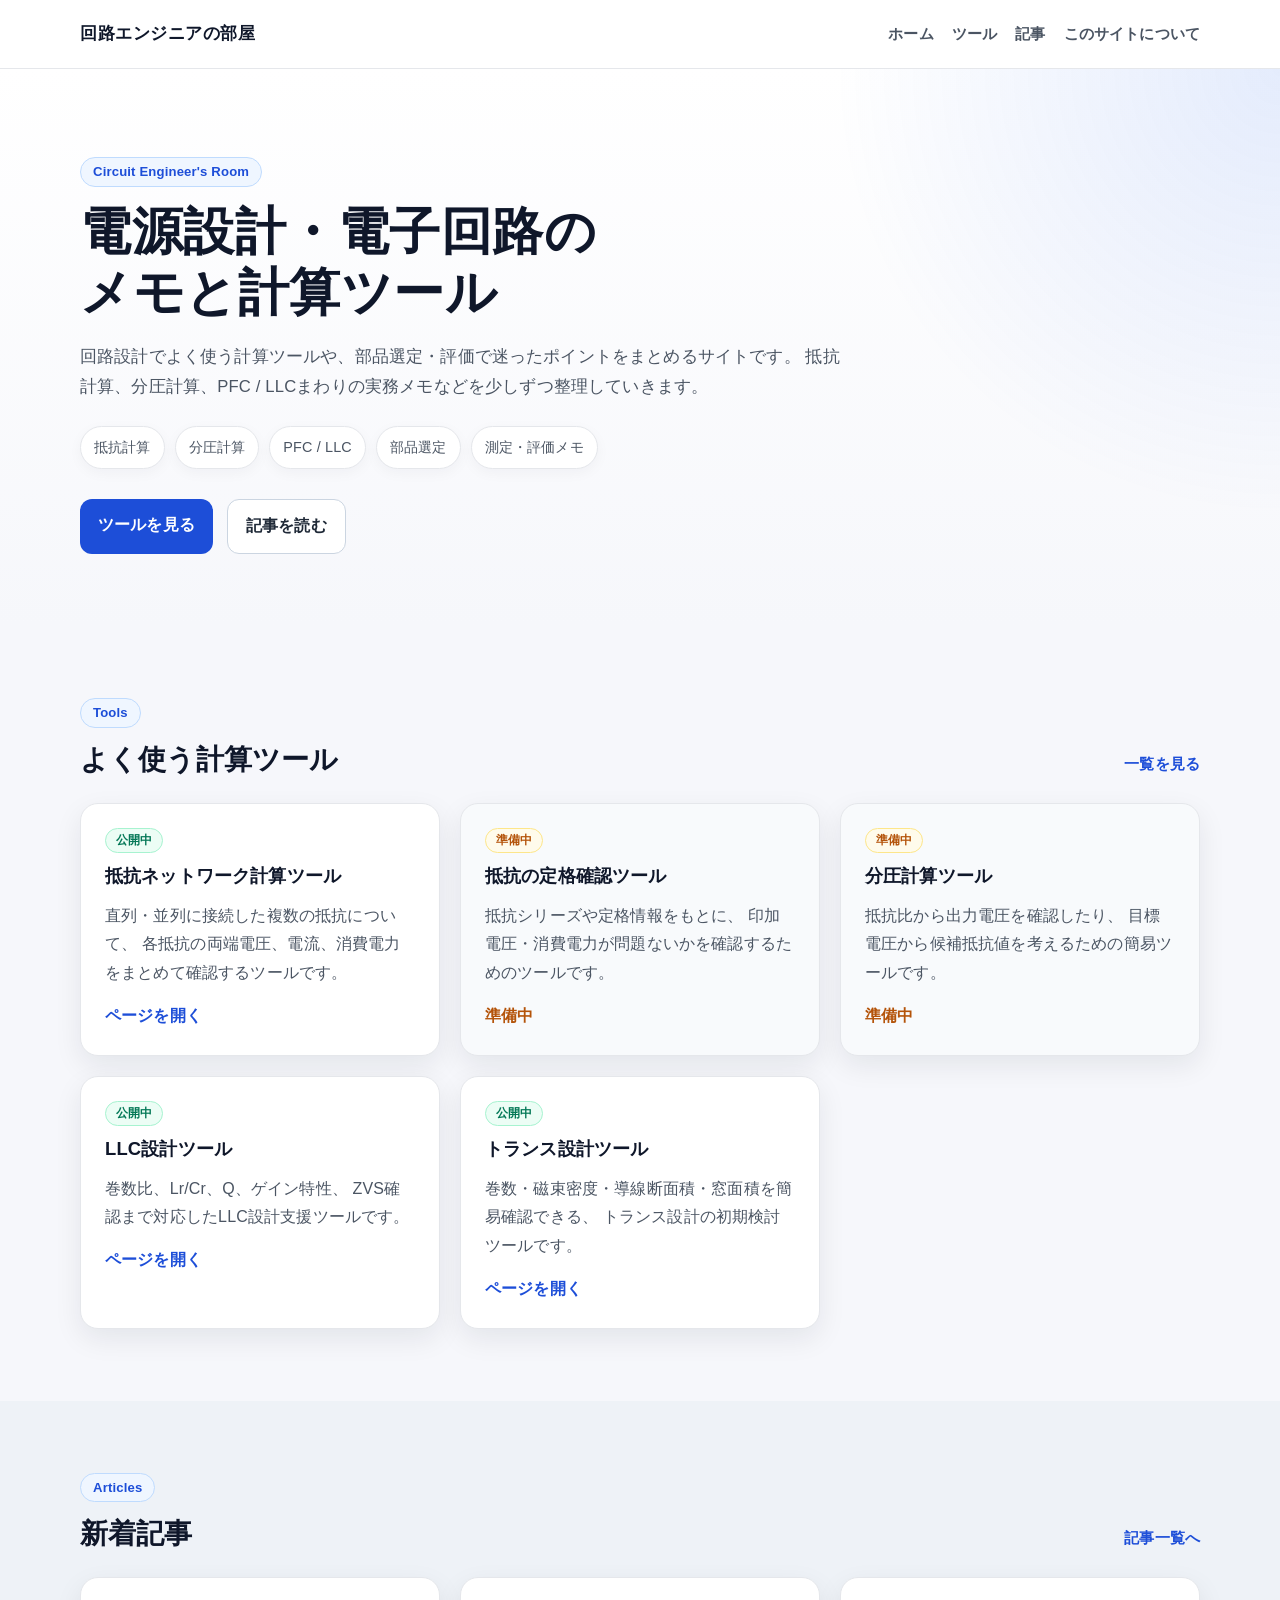
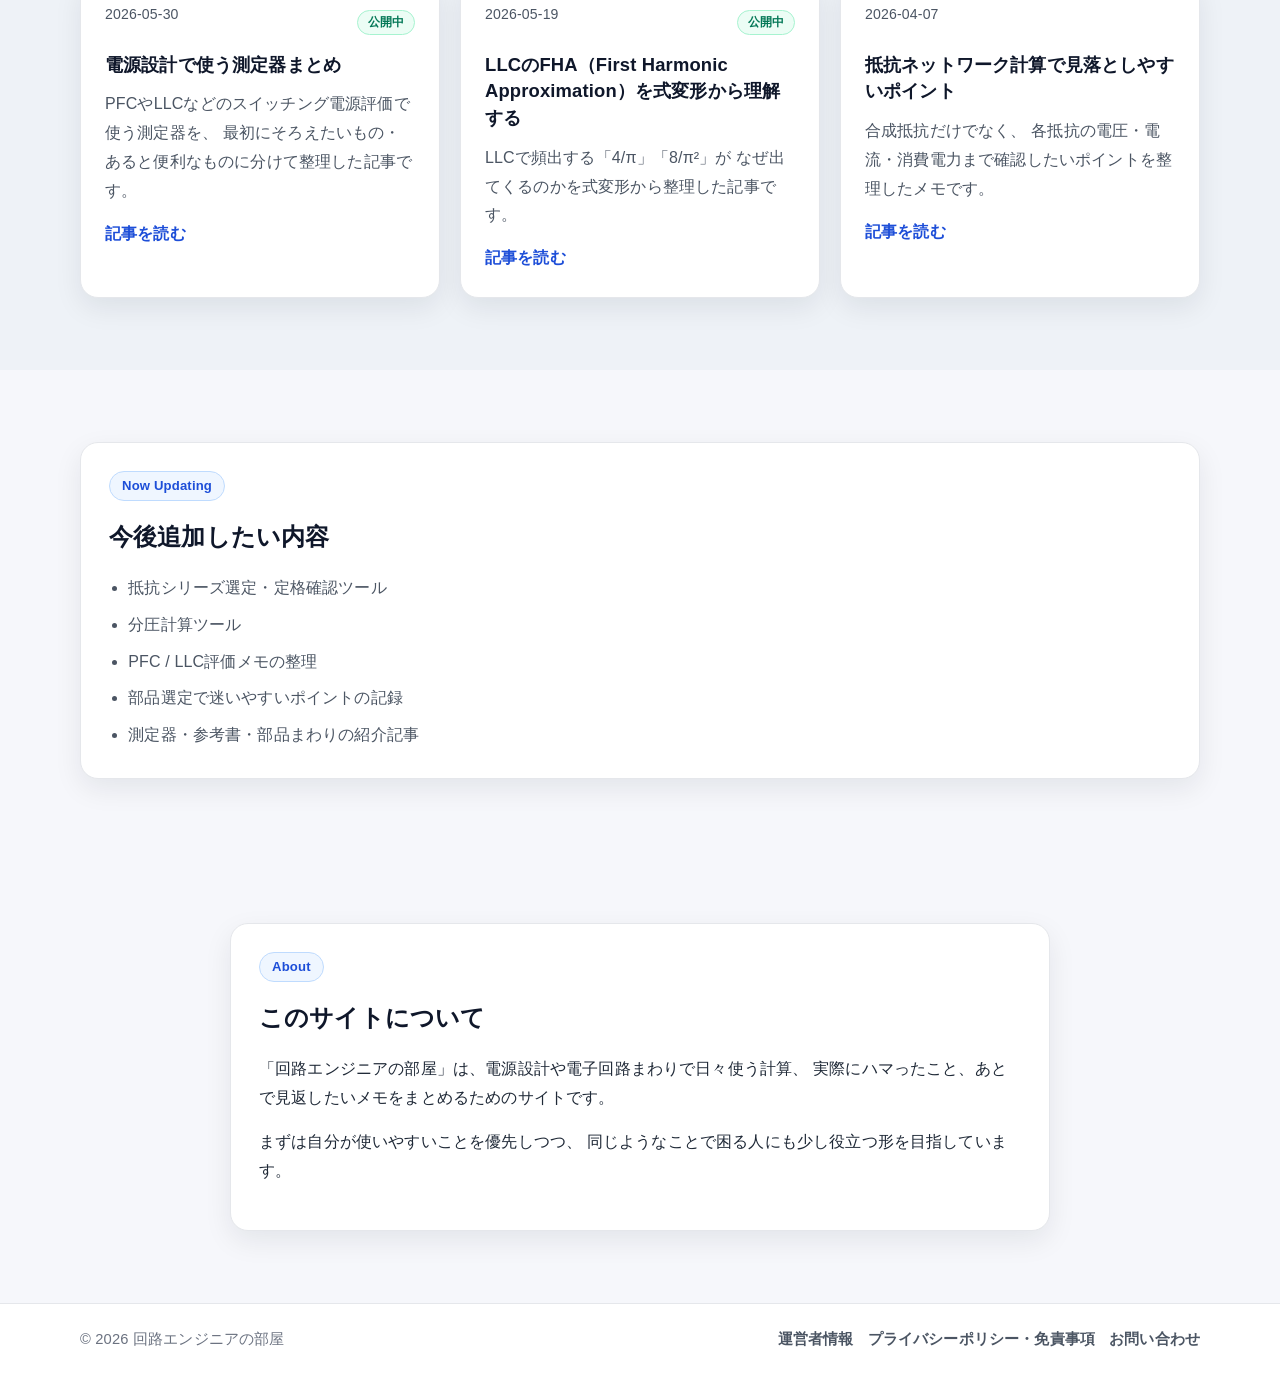
==== commit cd544ebf: "Add measurment equipment article" ====
--- a/index.html
+++ b/index.html
@@ -138,6 +138,20 @@
         <div class="card-grid">
           <article class="card">
             <div class="card-top">
+              <p class="meta">2026-05-30</p>
+              <span class="status-badge live">公開中</span>
+            </div>
+            <h3>電源設計で使う測定器まとめ</h3>
+            <p>
+              PFCやLLCなどのスイッチング電源評価で使う測定器を、
+              最初にそろえたいもの・あると便利なものに分けて整理した記事です。
+            </p>
+            <a class="card-link" href="./article-004.html">記事を読む</a>
+          </article>
+
+
+          <article class="card">
+            <div class="card-top">
               <p class="meta">2026-05-19</p>
               <span class="status-badge live">公開中</span>
             </div>
@@ -159,18 +173,6 @@
               各抵抗の電圧・電流・消費電力まで確認したいポイントを整理したメモです。
             </p>
             <a class="card-link" href="./article-002.html">記事を読む</a>
-          </article>
-
-          <article class="card">
-            <div class="card-top">
-              <p class="meta">2026-04-06</p>
-            </div>
-            <h3>抵抗計算をExcelではなくWebツール化した理由</h3>
-            <p>
-              抵抗を追加・削除するたびに表をいじる手間が大きく、
-              自分用の計算ページとしてまとめたくなった経緯です。
-            </p>
-            <a class="card-link" href="./article-001.html">記事を読む</a>
           </article>
         </div>
       </div>
--- a/style.css
+++ b/style.css
@@ -1050,3 +1050,42 @@
   font-size: 0.78rem;
   line-height: 1.5;
 }
+
+
+.tool-checklist {
+  display: grid;
+  grid-template-columns: repeat(2, minmax(0, 1fr));
+  gap: 16px;
+  margin: 24px 0;
+}
+
+.tool-checklist > div,
+.affiliate-box {
+  background: #ffffff;
+  border: 1px solid #dbeafe;
+  border-radius: 16px;
+  padding: 18px;
+  box-shadow: 0 4px 14px rgba(0, 0, 0, 0.05);
+}
+
+.tool-checklist h3,
+.affiliate-box h3 {
+  margin-top: 0;
+  color: #0f172a;
+}
+
+.affiliate-box {
+  border-left: 5px solid #4fc3f7;
+  margin: 24px 0;
+}
+
+.affiliate-note {
+  font-size: 0.9rem;
+  color: var(--muted);
+}
+
+@media (max-width: 720px) {
+  .tool-checklist {
+    grid-template-columns: 1fr;
+  }
+}
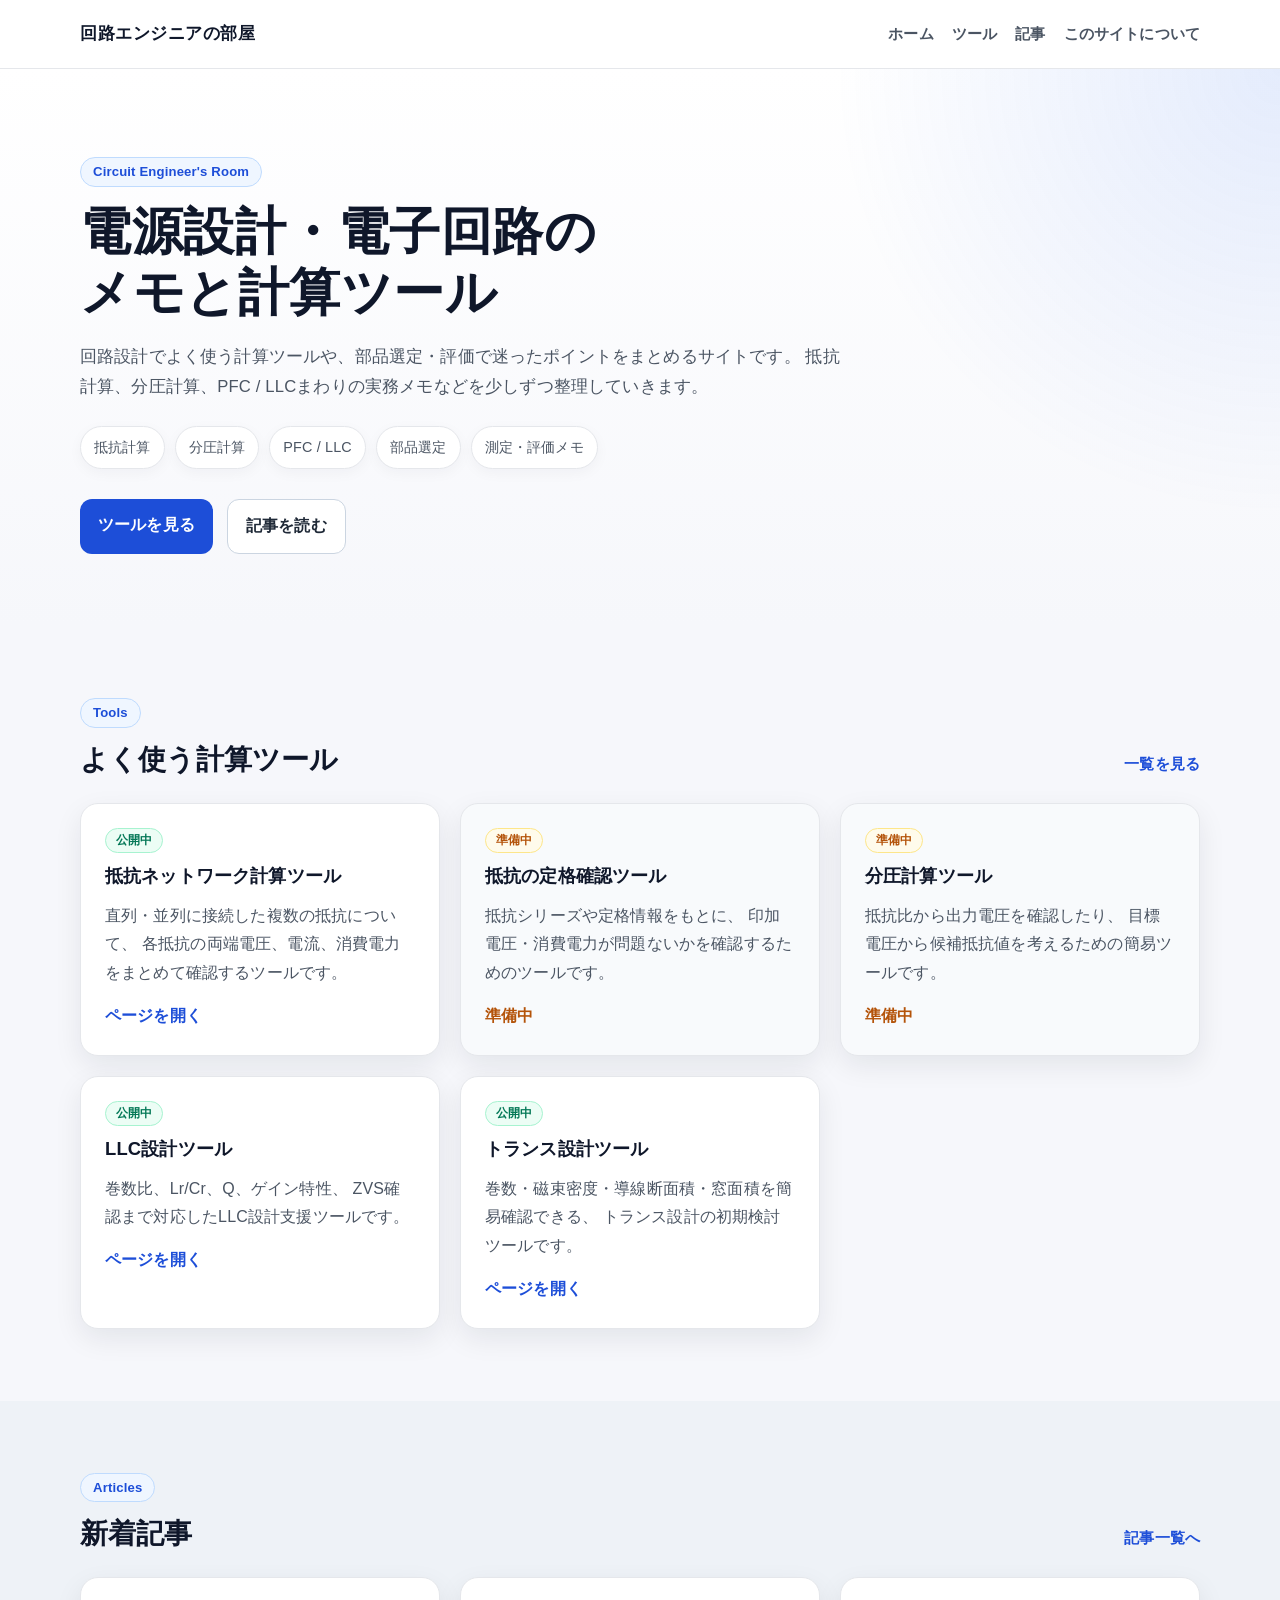
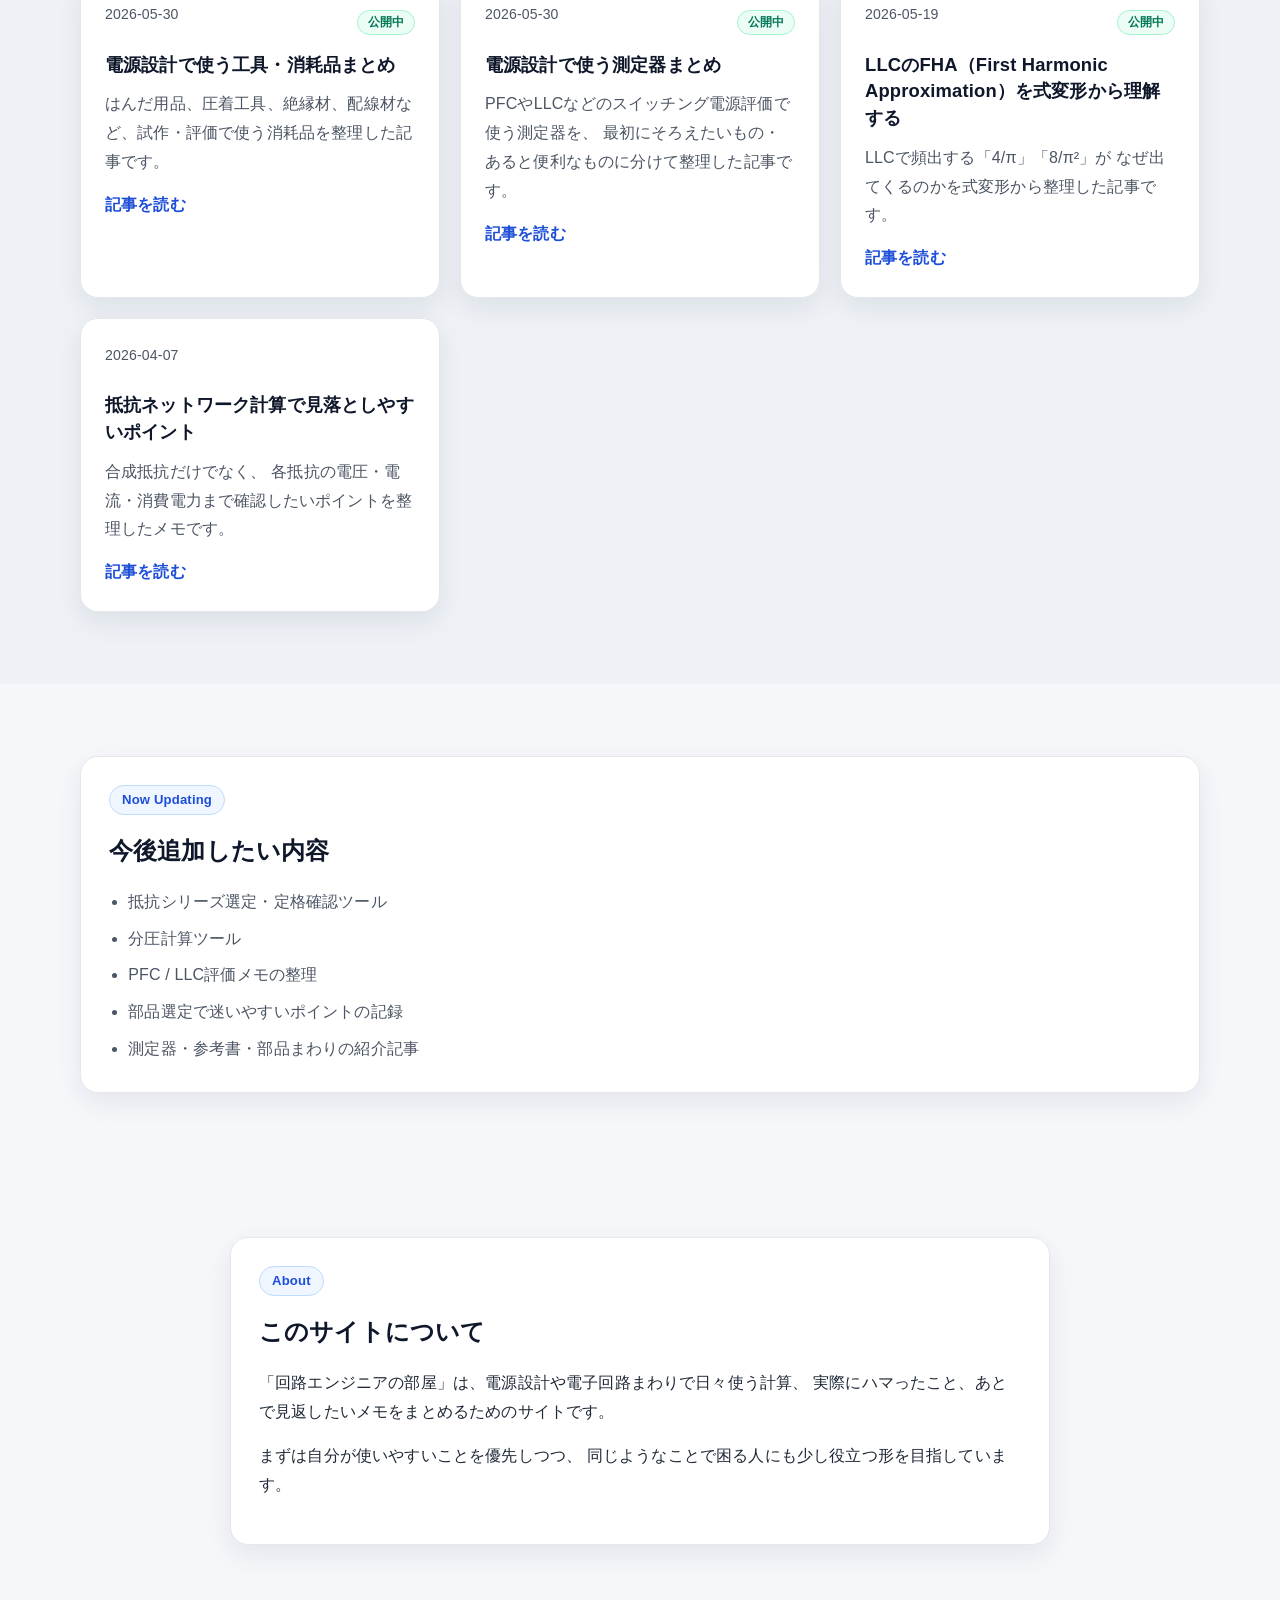
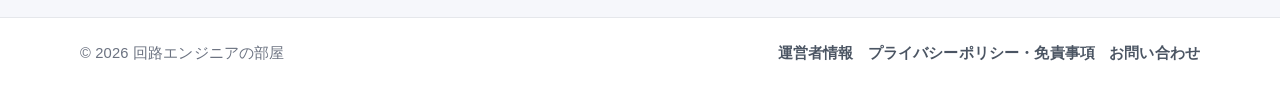
==== commit aeef46ef: "Add tools and consumables article" ====
--- a/index.html
+++ b/index.html
@@ -141,6 +141,18 @@
               <p class="meta">2026-05-30</p>
               <span class="status-badge live">公開中</span>
             </div>
+            <h3>電源設計で使う工具・消耗品まとめ</h3>
+            <p>
+              はんだ用品、圧着工具、絶縁材、配線材など、試作・評価で使う消耗品を整理した記事です。
+            </p>
+            <a class="card-link" href="./article-005.html">記事を読む</a>
+          </article>
+
+          <article class="card">
+            <div class="card-top">
+              <p class="meta">2026-05-30</p>
+              <span class="status-badge live">公開中</span>
+            </div>
             <h3>電源設計で使う測定器まとめ</h3>
             <p>
               PFCやLLCなどのスイッチング電源評価で使う測定器を、
--- a/style.css
+++ b/style.css
@@ -1089,3 +1089,27 @@
     grid-template-columns: 1fr;
   }
 }
+
+
+.affiliate-link-list {
+  display: grid;
+  grid-template-columns: repeat(2, minmax(0, 1fr));
+  gap: 12px;
+  margin: 16px 0 0;
+  padding: 0;
+  list-style: none;
+}
+
+.affiliate-link-list li {
+  background: #f8fafc;
+  border: 1px solid #e2e8f0;
+  border-radius: 12px;
+  padding: 12px;
+  color: var(--text-soft);
+}
+
+@media (max-width: 720px) {
+  .affiliate-link-list {
+    grid-template-columns: 1fr;
+  }
+}
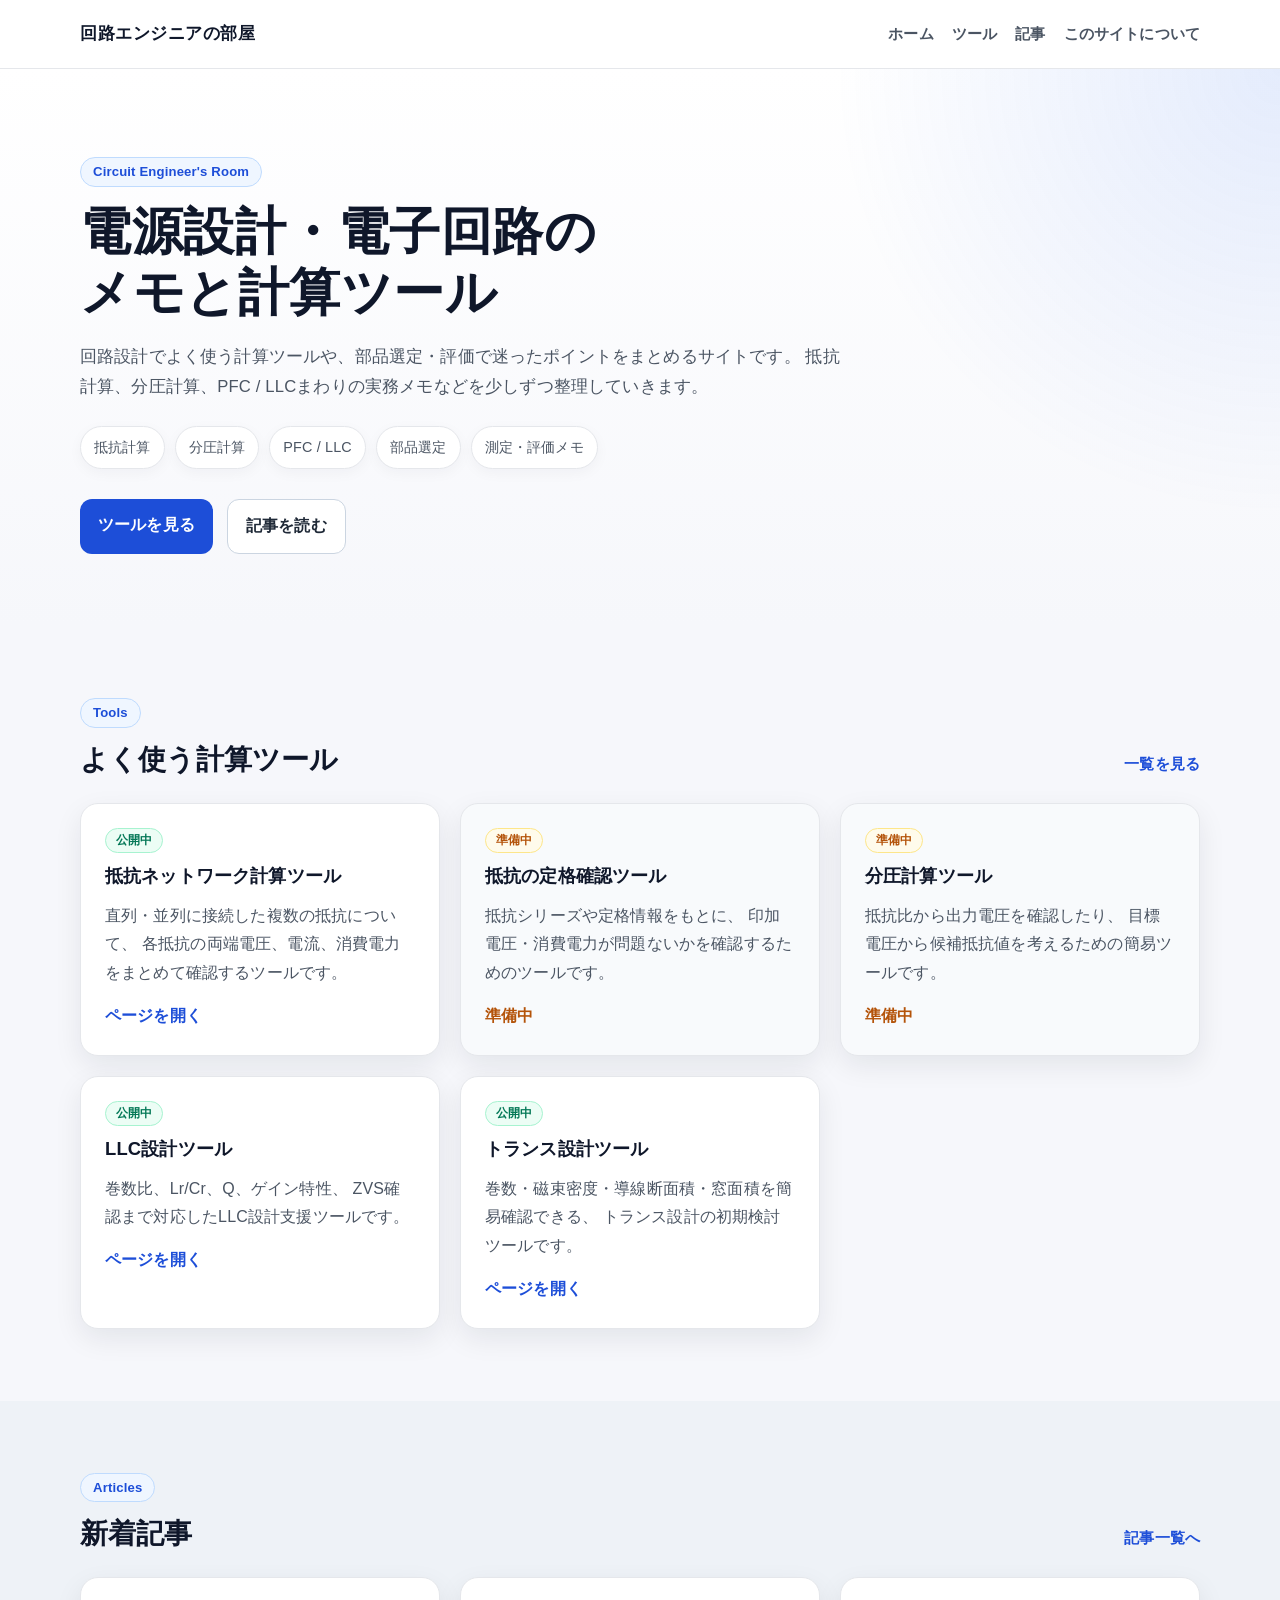
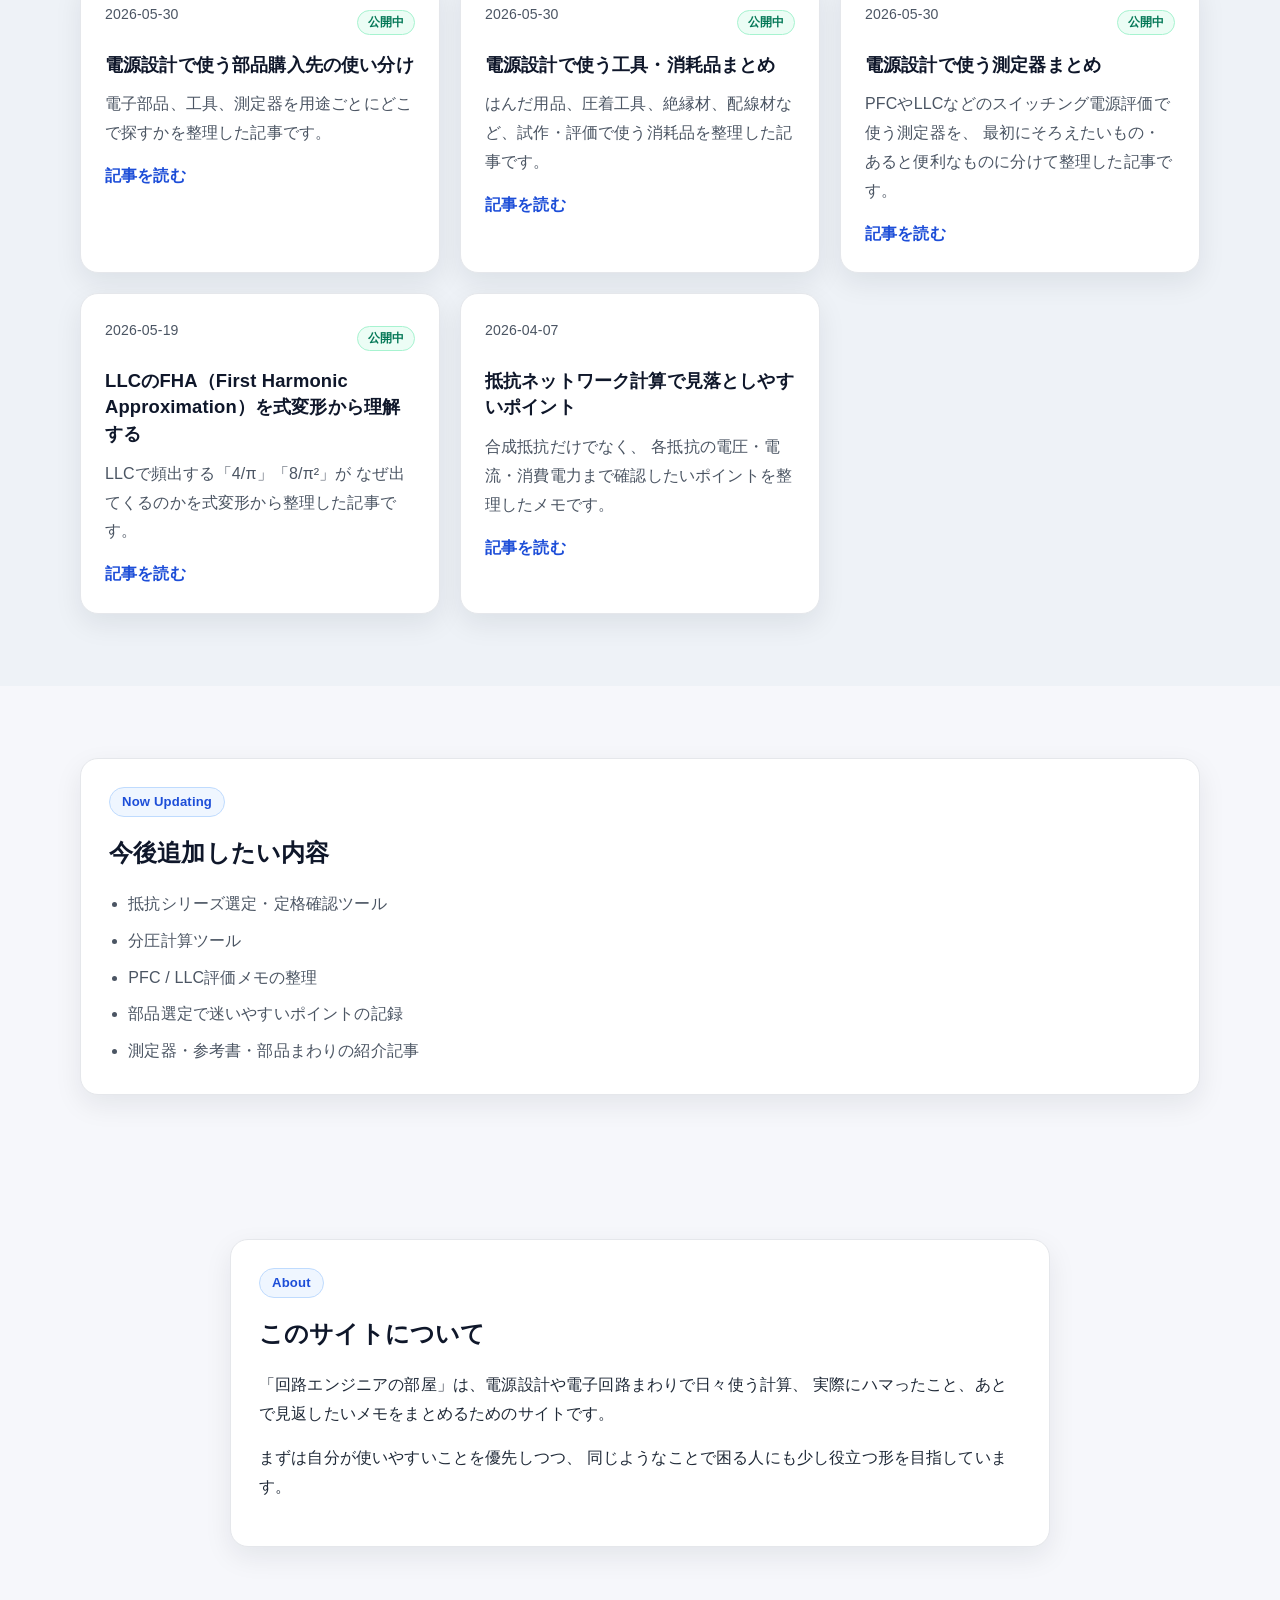
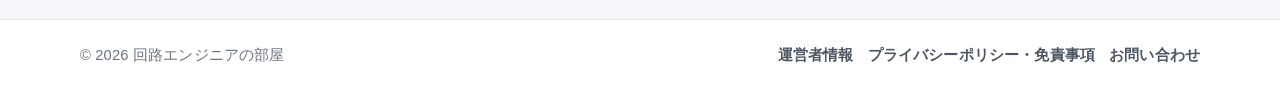
==== commit db61e33c: "Add parts purchasing guide article" ====
--- a/index.html
+++ b/index.html
@@ -141,6 +141,18 @@
               <p class="meta">2026-05-30</p>
               <span class="status-badge live">公開中</span>
             </div>
+            <h3>電源設計で使う部品購入先の使い分け</h3>
+            <p>
+              電子部品、工具、測定器を用途ごとにどこで探すかを整理した記事です。
+            </p>
+            <a class="card-link" href="./article-006.html">記事を読む</a>
+          </article>
+
+          <article class="card">
+            <div class="card-top">
+              <p class="meta">2026-05-30</p>
+              <span class="status-badge live">公開中</span>
+            </div>
             <h3>電源設計で使う工具・消耗品まとめ</h3>
             <p>
               はんだ用品、圧着工具、絶縁材、配線材など、試作・評価で使う消耗品を整理した記事です。
--- a/style.css
+++ b/style.css
@@ -1113,3 +1113,83 @@
     grid-template-columns: 1fr;
   }
 }
+
+
+.select-grid {
+  display: grid;
+  grid-template-columns: repeat(2, minmax(0, 1fr));
+  gap: 16px;
+  margin: 24px 0;
+}
+
+.select-grid > div {
+  background: #ffffff;
+  border: 1px solid #dbeafe;
+  border-radius: 16px;
+  padding: 18px;
+  box-shadow: 0 4px 14px rgba(0, 0, 0, 0.05);
+}
+
+.select-grid h3 {
+  margin-top: 0;
+  color: #0f172a;
+}
+
+.buying-table {
+  display: grid;
+  gap: 0;
+  margin: 24px 0;
+  border: 1px solid #dbeafe;
+  border-radius: 16px;
+  overflow: hidden;
+  background: #ffffff;
+  box-shadow: 0 4px 14px rgba(0, 0, 0, 0.05);
+}
+
+.buying-row {
+  display: grid;
+  grid-template-columns: 1.05fr 1.35fr 1.35fr;
+  border-bottom: 1px solid #e2e8f0;
+}
+
+.buying-row:last-child {
+  border-bottom: none;
+}
+
+.buying-row > div {
+  padding: 14px;
+  color: var(--text-soft);
+  border-right: 1px solid #e2e8f0;
+}
+
+.buying-row > div:last-child {
+  border-right: none;
+}
+
+.buying-head {
+  background: #eff6ff;
+  font-weight: 700;
+}
+
+.buying-head > div {
+  color: #0f172a;
+}
+
+@media (max-width: 720px) {
+  .select-grid {
+    grid-template-columns: 1fr;
+  }
+
+  .buying-row {
+    grid-template-columns: 1fr;
+  }
+
+  .buying-row > div {
+    border-right: none;
+    border-bottom: 1px solid #e2e8f0;
+  }
+
+  .buying-row > div:last-child {
+    border-bottom: none;
+  }
+}
